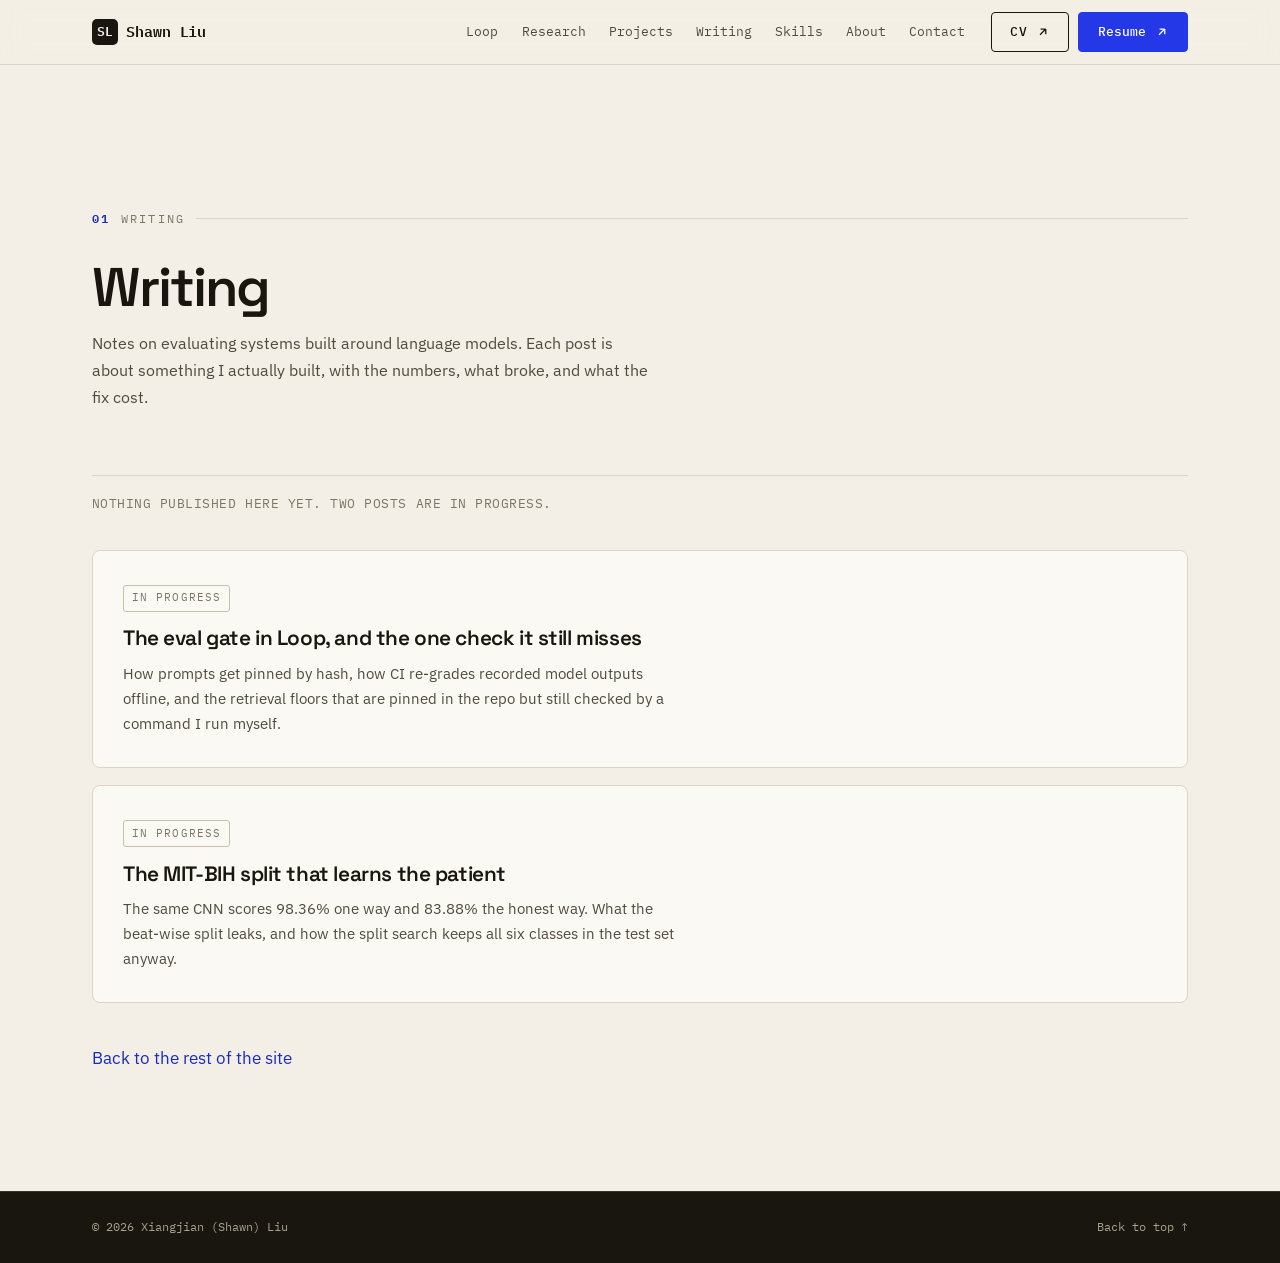
==== writing/index.html @ cb32c517 "cadence & tone rework" ====
<!doctype html>
<html lang="en">
<head>
  <meta charset="utf-8" />
  <meta name="viewport" content="width=device-width, initial-scale=1" />
  <title>Writing · Shawn Liu</title>
  <meta name="description" content="Posts by Shawn Liu on evaluation for language-model systems: the Loop eval gate, and patient identity leaking through the usual MIT-BIH train/test split." />
  <meta name="author" content="Xiangjian (Shawn) Liu" />
  <meta name="robots" content="index, follow" />
  <meta name="theme-color" content="#f3efe6" />
  <link rel="canonical" href="https://shawnnnliu.github.io/writing/" />
  <link rel="icon" href="/favicon.ico" sizes="48x48" />
  <link rel="icon" href="/favicon-96.png" type="image/png" sizes="96x96" />
  <link rel="apple-touch-icon" href="/apple-touch-icon.png" />
  <meta property="og:type" content="website" />
  <meta property="og:url" content="https://shawnnnliu.github.io/writing/" />
  <meta property="og:site_name" content="Shawn Liu" />
  <meta property="og:title" content="Writing · Shawn Liu" />
  <meta property="og:description" content="Posts on evaluation for language-model systems." />
  <meta property="og:image" content="https://shawnnnliu.github.io/assets/og-image.png" />
  <link rel="preconnect" href="https://fonts.googleapis.com" />
  <link rel="preconnect" href="https://fonts.gstatic.com" crossorigin />
  <link href="https://fonts.googleapis.com/css2?family=Space+Grotesk:wght@400;500;600;700&family=IBM+Plex+Sans:wght@400;500;600;700&family=IBM+Plex+Mono:wght@400;500;600&display=swap" rel="stylesheet" />
  <link rel="stylesheet" href="/style.css" />
</head>
<body>
  <a class="skip-link" href="#writing">Skip to content</a>

  <header class="nav">
    <div class="wrap nav__in">
      <a href="/" class="nav__brand"><span class="mk">SL</span> Shawn&nbsp;Liu</a>
      <nav class="nav__links" aria-label="Primary">
        <a href="/#loop">Loop</a>
        <a href="/#research">Research</a>
        <a href="/#projects">Projects</a>
        <a href="/writing/" aria-current="page">Writing</a>
        <a href="/#skills">Skills</a>
        <a href="/#about">About</a>
        <a href="/#contact">Contact</a>
      </nav>
      <div class="nav__cta">
        <a class="btn btn--ghost" href="/assets/CV/Shawn_Liu_CV_Research_17.pdf" target="_blank" rel="noopener">CV
          <svg viewBox="0 0 24 24" fill="none" stroke="currentColor" stroke-width="2.2"><path d="M7 17L17 7M17 7H8M17 7v9"/></svg>
        </a>
        <a class="btn btn--accent" href="/assets/CV/Shawn_Liu_Resume_20.pdf" target="_blank" rel="noopener">Resume
          <svg viewBox="0 0 24 24" fill="none" stroke="currentColor" stroke-width="2.2"><path d="M7 17L17 7M17 7H8M17 7v9"/></svg>
        </a>
      </div>
    </div>
  </header>

  <main id="writing">
    <section class="section" style="padding-top:clamp(6rem,12vw,9rem)">
      <div class="wrap">
        <header class="sec-head">
          <p class="sec-eyebrow"><span class="idx">01</span> Writing</p>
          <h2 class="sec-title">Writing</h2>
          <p class="sec-sub">Notes on evaluating systems built around language models. Each post is about something I actually built, with the numbers, what broke, and what the fix cost.</p>
        </header>

        <p class="writing__empty">Nothing published here yet. Two posts are in progress.</p>

        <ol class="writing-list">
          <li class="writing-item">
            <span class="writing-item__status">In progress</span>
            <h3 class="writing-item__t">The eval gate in Loop, and the one check it still misses</h3>
            <p class="writing-item__d">How prompts get pinned by hash, how CI re-grades recorded model outputs offline, and the retrieval floors that are pinned in the repo but still checked by a command I run myself.</p>
          </li>
          <li class="writing-item">
            <span class="writing-item__status">In progress</span>
            <h3 class="writing-item__t">The MIT-BIH split that learns the patient</h3>
            <p class="writing-item__d">The same CNN scores 98.36% one way and 83.88% the honest way. What the beat-wise split leaks, and how the split search keeps all six classes in the test set anyway.</p>
          </li>
        </ol>

        <p class="writing__foot"><a class="lnk" href="/">Back to the rest of the site</a></p>
      </div>
    </section>
  </main>

  <footer class="site-footer">
    <div class="wrap">
      <p>© <span id="year">2026</span> Xiangjian (Shawn) Liu</p>
      <a class="foot-top" href="#writing">Back to top ↑</a>
    </div>
  </footer>
</body>
</html>
---- style.css ----
/* ============================================================
   Shawn Liu - Portfolio
   Identity: editorial-technical. Warm paper + ink, one electric
   cobalt accent, IBM Plex + Space Grotesk. Dark "proof" surfaces
   for demos and modals. Designed, not templated.
   ============================================================ */

/* ---------- Tokens ---------- */
:root {
  /* core palette */
  --paper:   #f3efe6;   /* warm off-white canvas */
  --paper-2: #ece5d6;   /* deeper band */
  --paper-3: #fbf9f3;   /* near-white card */
  --ink:     #18160e;   /* warm near-black */
  --ink-2:   #4f4b3d;   /* secondary text */
  --ink-3:   #7b7666;   /* muted */
  --line:    #ddd5c4;   /* hairline */
  --line-2:  #cabfa8;
  --accent:  #2438e8;   /* electric cobalt - graphic use */
  --accent-deep: #1a2bc0; /* links / small text on paper */
  --accent-soft: #e4e3ff; /* tinted fill */
  --hot:     #ff4b2b;   /* coral spark, used sparingly */
  --spotify: #1DB954;

  /* dark proof surfaces + modals */
  --dark:    #14130d;
  --dark-2:  #1e1c14;
  --dark-3:  #2a2719;
  --dark-line: #36331f;
  --dark-text: #efe9da;
  --dark-muted:#a8a18d;

  /* legacy/compat names - the injected Spotify + research-modal
     markup reads these. Light values here; overridden dark in modal. */
  --bg: var(--paper);
  --card: var(--paper-3);
  --text: var(--ink);
  --muted: var(--ink-3);
  --border: var(--line);

  --sans: 'IBM Plex Sans', system-ui, -apple-system, Segoe UI, Roboto, sans-serif;
  --display: 'Space Grotesk', var(--sans);
  --mono: 'IBM Plex Mono', ui-monospace, SFMono-Regular, Menlo, monospace;

  --maxw: 1180px;
  --pad: clamp(1.1rem, 4vw, 2.6rem);
  --r: 4px;
  --shadow-1: 0 1px 2px rgba(24,22,14,.05), 0 10px 30px -20px rgba(24,22,14,.45);
  --shadow-2: 0 2px 6px rgba(24,22,14,.06), 0 26px 50px -28px rgba(24,22,14,.55);
}

/* ---------- Reset / base ---------- */
* { box-sizing: border-box; }
html { scroll-behavior: smooth; scroll-padding-top: 86px; -webkit-text-size-adjust: 100%; }
@media (prefers-reduced-motion: reduce) {
  html { scroll-behavior: auto; }
  *, *::before, *::after { animation-duration: .001ms !important; animation-iteration-count: 1 !important; transition-duration: .001ms !important; }
}
body {
  margin: 0;
  font-family: var(--sans);
  font-size: 17px;
  line-height: 1.65;
  color: var(--ink);
  background: var(--paper);
  -webkit-font-smoothing: antialiased;
  text-rendering: optimizeLegibility;
  overflow-x: hidden;
}
img { max-width: 100%; display: block; }
a { color: var(--accent-deep); text-decoration: none; }
a:hover { text-decoration: none; }
h1, h2, h3, h4 { font-family: var(--display); font-weight: 600; line-height: 1.04; letter-spacing: -0.02em; margin: 0; color: var(--ink); }
p { margin: 0 0 1rem; }
::selection { background: var(--accent); color: #fff; }

/* skip link */
.skip-link {
  position: fixed; left: 12px; top: -60px; z-index: 2000;
  background: var(--ink); color: var(--paper); padding: .6rem 1rem;
  border-radius: var(--r); font-family: var(--mono); font-size: .8rem;
  transition: top .2s ease;
}
.skip-link:focus { top: 12px; }

:focus-visible { outline: 2.5px solid var(--accent); outline-offset: 3px; border-radius: 2px; }

/* ---------- Layout primitives ---------- */
.wrap { width: 100%; max-width: var(--maxw); margin: 0 auto; padding-inline: var(--pad); }
.section { padding-block: clamp(3.5rem, 8vw, 7rem); position: relative; }
.divider { border: none; border-top: 1px solid var(--line); margin: 0; }

/* editorial section header: index + kicker + display title */
.sec-head { display: grid; gap: .9rem; margin-bottom: clamp(1.8rem, 4vw, 3rem); }
.sec-eyebrow {
  font-family: var(--mono); font-size: .74rem; letter-spacing: .18em; text-transform: uppercase;
  color: var(--ink-3); display: flex; align-items: center; gap: .7rem;
}
.sec-eyebrow .idx { color: var(--accent-deep); font-weight: 600; }
.sec-eyebrow::after { content: ""; flex: 1; height: 1px; background: var(--line); }
.sec-title { font-size: clamp(2rem, 5vw, 3.4rem); letter-spacing: -.035em; }
.sec-sub { color: var(--ink-2); max-width: 56ch; font-size: 1.02rem; }
.sec-sub a { color: var(--accent-deep); border-bottom: 1px solid color-mix(in srgb, var(--accent-deep) 35%, transparent); }

/* ---------- Buttons / chips / badges ---------- */
.btn {
  --bg: var(--ink); --fg: var(--paper);
  display: inline-flex; align-items: center; gap: .55rem;
  font-family: var(--mono); font-size: .82rem; font-weight: 500; letter-spacing: .01em;
  padding: .75rem 1.15rem; border-radius: var(--r); border: 1px solid var(--ink);
  background: var(--bg); color: var(--fg); cursor: pointer; position: relative;
  transition: transform .18s ease, background .2s ease, color .2s ease, box-shadow .2s ease;
  white-space: nowrap; line-height: 1; text-decoration: none;
}
.btn svg { width: 1.05em; height: 1.05em; }
.btn:hover { transform: translateY(-2px); box-shadow: var(--shadow-1); }
.btn:active { transform: translateY(0); }
.btn--accent { --bg: var(--accent); --fg: #fff; border-color: var(--accent); }
.btn--accent:hover { background: var(--accent-deep); }
.btn--ghost { --bg: transparent; --fg: var(--ink); border-color: var(--ink); }
.btn--ghost:hover { background: var(--ink); color: var(--paper); }
.btn--light { --bg: transparent; --fg: var(--ink); border-color: var(--line-2); }
.btn--light:hover { background: var(--paper-3); border-color: var(--ink); }

/* inline text link with animated underline */
.tlink {
  color: var(--accent-deep); font-weight: 500; position: relative;
  background-image: linear-gradient(var(--accent-deep), var(--accent-deep));
  background-size: 0% 1.5px; background-position: 0 100%; background-repeat: no-repeat;
  transition: background-size .28s ease;
  padding-bottom: 1px;
}
.tlink:hover { background-size: 100% 1.5px; }

/* read-more pill (JS hook: .read-more-btn data-modal) */
.read-more-btn {
  display: inline-flex; align-items: center; gap: .4rem;
  font-family: var(--mono); font-size: .76rem; font-weight: 500; letter-spacing: .02em;
  padding: .42rem .8rem; border-radius: 999px; cursor: pointer;
  background: transparent; color: var(--ink); border: 1px solid var(--line-2);
  transition: background .2s, border-color .2s, color .2s, transform .15s;
  line-height: 1;
}
.read-more-btn::after { content: "→"; transition: transform .2s ease; }
.read-more-btn:hover { background: var(--ink); color: var(--paper); border-color: var(--ink); }
.read-more-btn:hover::after { transform: translateX(3px); }
.read-more-btn svg { display: none; } /* kill legacy snake-border svg if present */

/* mono chips (tech stack / tags) */
.chips { display: flex; flex-wrap: wrap; gap: .4rem; }
.chip {
  font-family: var(--mono); font-size: .72rem; letter-spacing: .01em;
  padding: .26rem .6rem; border-radius: 3px; line-height: 1;
  background: color-mix(in srgb, var(--ink) 5%, transparent);
  color: var(--ink-2); border: 1px solid var(--line);
}

/* venue badge */
.badge {
  display: inline-flex; align-items: center; gap: .45rem;
  font-family: var(--mono); font-size: .72rem; font-weight: 500; letter-spacing: .04em;
  text-transform: uppercase; padding: .34rem .6rem; border-radius: 3px; line-height: 1;
  border: 1px solid var(--line-2); color: var(--ink-2); background: var(--paper-3);
  white-space: nowrap;
}
.badge .dot { width: 6px; height: 6px; border-radius: 50%; background: var(--ink-3); }
.badge--top { border-color: var(--accent); color: var(--accent-deep); background: var(--accent-soft); }
.badge--top .dot { background: var(--accent); }
.badge--review { border-style: dashed; }
.badge--lead { border-color: var(--hot); color: #c63417; background: color-mix(in srgb, var(--hot) 10%, var(--paper-3)); }
.badge--lead .dot { background: var(--hot); }

/* ---------- Nav ---------- */
.nav {
  position: sticky; top: 0; z-index: 100;
  background: color-mix(in srgb, var(--paper) 82%, transparent);
  backdrop-filter: saturate(1.4) blur(12px);
  border-bottom: 1px solid var(--line);
}
.nav__in { display: flex; align-items: center; gap: 1rem; height: 64px; }
.nav__brand { font-family: var(--mono); font-weight: 600; font-size: .92rem; letter-spacing: -.01em; color: var(--ink); display: flex; align-items: center; gap: .55rem; margin-right: auto; }
.nav__brand .mk { display: inline-grid; place-items: center; width: 26px; height: 26px; background: var(--ink); color: var(--paper); border-radius: 5px; font-size: .8rem; font-weight: 600; letter-spacing: 0; }
.nav__brand:hover { text-decoration: none; }
.nav__links { display: flex; align-items: center; gap: .25rem; }
.nav__links a {
  font-family: var(--mono); font-size: .8rem; color: var(--ink-2);
  padding: .45rem .6rem; border-radius: var(--r); position: relative; transition: color .2s;
}
.nav__links a::after {
  content: ""; position: absolute; left: .6rem; right: .6rem; bottom: .28rem; height: 1.5px;
  background: var(--accent); transform: scaleX(0); transform-origin: left; transition: transform .25s ease;
}
.nav__links a:hover { color: var(--ink); }
.nav__links a:hover::after { transform: scaleX(1); }
.nav__cta { display: flex; align-items: center; gap: .6rem; }
.nav__status {
  display: inline-flex; align-items: center; gap: .45rem; font-family: var(--mono);
  font-size: .72rem; color: var(--ink-2); padding: .35rem .6rem; border: 1px solid var(--line-2);
  border-radius: 999px; white-space: nowrap;
}
.nav__status .pulse { width: 8px; height: 8px; border-radius: 50%; background: var(--hot); position: relative; }
.nav__status .pulse::after { content: ""; position: absolute; inset: -4px; border-radius: 50%; border: 1.5px solid var(--hot); animation: pulse 2s ease-out infinite; }
@keyframes pulse { 0% { transform: scale(.6); opacity: .9; } 100% { transform: scale(1.5); opacity: 0; } }
.nav__menu { display: none; }

@media (max-width: 880px) {
  .nav__links { display: none; }
  .nav__status { display: none; }
}

/* keep the header from overflowing on phones; the drawer still links both PDFs */
@media (max-width: 480px) {
  .nav__cta .btn--ghost { display: none; }
}

/* ---------- Hero ---------- */
.hero { padding-top: clamp(2.5rem, 6vw, 4.5rem); padding-bottom: clamp(2rem, 5vw, 3.5rem); position: relative; overflow: hidden; }
.hero__grid { display: grid; grid-template-columns: 1fr 1fr; gap: clamp(1.5rem, 4vw, 3.5rem); align-items: center; }
.hero__eyebrow { font-family: var(--mono); font-size: .8rem; letter-spacing: .12em; text-transform: uppercase; color: var(--ink-2); display: flex; align-items: center; gap: .6rem; margin-bottom: 1.4rem; flex-wrap: wrap; }
.hero__eyebrow .sq { width: 9px; height: 9px; background: var(--accent); }
.hero h1 {
  /* Sized for the two-line sentence headline, not the old two-word one. */
  font-size: clamp(1.95rem, 4.1vw, 3.35rem); letter-spacing: -.032em; line-height: 1.06;
  margin: 0 0 1.5rem; max-width: 15ch; text-wrap: balance;
}
.hero h1 .ship { position: relative; white-space: nowrap; }
.hero h1 .ship::after { content: ""; position: absolute; left: 0; right: 0; bottom: .06em; height: .09em; background: var(--accent); transform: scaleX(0); transform-origin: left; animation: underbar 1s cubic-bezier(.2,.7,.2,1) .5s forwards; }
@keyframes underbar { to { transform: scaleX(1); } }
.hero__lede { font-size: clamp(1.05rem, 1.6vw, 1.3rem); color: var(--ink-2); max-width: 46ch; margin: 0 0 1.6rem; line-height: 1.55; }
.hero__lede strong { color: var(--ink); font-weight: 600; }
.hero__id { display: flex; flex-wrap: wrap; gap: .5rem 1.4rem; font-family: var(--mono); font-size: .82rem; color: var(--ink-2); margin-bottom: 1.8rem; }
.hero__id .k { color: var(--ink); }
.hero__id .arrow { color: var(--accent-deep); }
.hero__cta { display: flex; flex-wrap: wrap; gap: .7rem; margin-bottom: 1.6rem; }
.hero__social { display: flex; flex-wrap: wrap; gap: .3rem; }
.hero__social a {
  display: inline-flex; align-items: center; gap: .45rem; font-family: var(--mono); font-size: .76rem;
  color: var(--ink-2); padding: .4rem .55rem; border-radius: var(--r); transition: color .2s, background .2s;
}
.hero__social a:hover { color: var(--ink); background: color-mix(in srgb, var(--ink) 6%, transparent); }
.hero__social svg { width: 15px; height: 15px; fill: currentColor; }

/* hero proof media */
.hero__media { position: relative; }
.media-frame {
  position: relative; border-radius: 6px; overflow: hidden; background: var(--dark);
  border: 1px solid var(--dark-line); box-shadow: var(--shadow-2);
}
.media-frame img { width: 100%; height: auto; display: block; }
.media-frame__tag {
  /* Static bar, not an overlay: the source figure has its own baked-in labels
     along the bottom edge and an absolute tag sat on top of them. */
  display: flex; align-items: center; gap: .5rem;
  padding: .6rem .9rem; font-family: var(--mono); font-size: .72rem; color: var(--dark-text);
  background: var(--dark-2); border-top: 1px solid var(--dark-line); letter-spacing: .03em;
}
.media-frame__tag .live { display: inline-flex; align-items: center; gap: .4rem; color: #ff8c6e; }
.media-frame__tag .live i { width: 7px; height: 7px; border-radius: 50%; background: #ff5a36; box-shadow: 0 0 0 0 rgba(255,90,54,.6); animation: live 1.8s infinite; }
@keyframes live { 0%{box-shadow:0 0 0 0 rgba(255,90,54,.55)} 70%{box-shadow:0 0 0 7px rgba(255,90,54,0)} 100%{box-shadow:0 0 0 0 rgba(255,90,54,0)} }
.media-cap { font-family: var(--mono); font-size: .73rem; color: var(--ink-3); margin-top: .7rem; line-height: 1.4; }

/* image-failed graceful placeholder (used across site) */
.img-failed { position: relative; }
.img-failed img { visibility: hidden; }
.img-failed::after {
  content: attr(data-label); position: absolute; inset: 0; display: flex; align-items: center; justify-content: center;
  text-align: center; padding: 1rem; font-family: var(--mono); font-size: .72rem; letter-spacing: .03em;
  color: var(--dark-muted); background:
    repeating-linear-gradient(45deg, rgba(255,255,255,.025) 0 10px, transparent 10px 20px), var(--dark-2);
}

/* proof bar (badges + metrics) under hero */
.proofbar { border-top: 1px solid var(--line); border-bottom: 1px solid var(--line); background: var(--paper-2); }
.proofbar__in { display: grid; grid-template-columns: 1fr; gap: 1.6rem; padding-block: 1.6rem; }
.venues { display: flex; flex-wrap: wrap; align-items: center; gap: .55rem; }
.venues .lbl { font-family: var(--mono); font-size: .7rem; text-transform: uppercase; letter-spacing: .14em; color: var(--ink-3); margin-right: .3rem; }
.metrics { display: grid; grid-template-columns: repeat(4, 1fr); gap: 1px; background: var(--line); border: 1px solid var(--line); border-radius: 6px; overflow: hidden; }
.metric { background: var(--paper); padding: 1.1rem 1.2rem; display: grid; gap: .3rem; }
.metric .num { font-family: var(--display); font-size: clamp(1.7rem, 3.4vw, 2.6rem); font-weight: 600; letter-spacing: -.03em; color: var(--ink); line-height: 1; }
.metric .num .sfx { color: var(--accent); }
.metric .num .sfx--sm { font-size: .45em; letter-spacing: 0; margin-left: .12em; }
.metric .lab { font-family: var(--mono); font-size: .72rem; color: var(--ink-3); line-height: 1.35; }
@media (max-width: 720px) { .metrics { grid-template-columns: repeat(2, 1fr); } }

@media (max-width: 920px) {
  .hero__grid { grid-template-columns: 1fr; }
  .hero__media { order: -1; max-width: 460px; }
}

/* ---------- Triple-threat band ---------- */
.pillars { background: var(--ink); color: var(--dark-text); }
.pillars__in { display: grid; grid-template-columns: repeat(3, 1fr); gap: 1px; }
.pillar { padding: clamp(1.8rem, 4vw, 3rem) clamp(1.2rem,2.5vw,2rem); position: relative; transition: background .25s; }
.pillar + .pillar { box-shadow: -1px 0 0 var(--dark-line); }
.pillar:hover { background: var(--dark-2); }
.pillar__n { font-family: var(--mono); font-size: .74rem; color: #8d8a6f; letter-spacing: .1em; }
.pillar__t { font-family: var(--display); font-size: clamp(1.4rem, 2.6vw, 2rem); margin: 1.4rem 0 .7rem; color: #fff; letter-spacing: -.02em; }
.pillar__t .em { color: #9fb0ff; }
.pillar__d { color: var(--dark-muted); font-size: .96rem; line-height: 1.55; margin-bottom: 1.1rem; }
.pillar__lnk { font-family: var(--mono); font-size: .76rem; color: #cfd5ff; display: inline-flex; align-items: center; gap: .4rem; }
.pillar__lnk::after { content: "→"; transition: transform .2s; }
.pillar:hover .pillar__lnk::after { transform: translateX(4px); }
@media (max-width: 820px) { .pillars__in { grid-template-columns: 1fr; } .pillar + .pillar { box-shadow: 0 -1px 0 var(--dark-line); } }

/* ---------- Loop flagship ---------- */
.loop { background: var(--paper); }
.loop__thesis { margin-bottom: clamp(1.8rem, 4vw, 2.6rem); }
.loop__quote { font-family: var(--display); font-size: clamp(1.5rem, 3.4vw, 2.4rem); font-weight: 600; letter-spacing: -.03em; line-height: 1.15; color: var(--ink); margin: 0 0 .5rem; }
.loop__quote .em { color: var(--accent-deep); }
.loop__quote-sub { color: var(--ink-2); max-width: 62ch; margin: 0; font-size: 1rem; }

/* propose vs. dispose diagram */
.loop__arch { display: grid; grid-template-columns: 1fr 1.15fr; gap: 1.2rem; margin-bottom: clamp(1.6rem, 3.5vw, 2.4rem); }
.loop__col { border: 1px solid var(--line); border-radius: 8px; background: var(--paper-3); padding: 1.2rem 1.2rem 1.1rem; display: flex; flex-direction: column; gap: .55rem; }
.loop__col--propose { background: color-mix(in srgb, var(--hot) 4%, var(--paper-3)); }
.loop__col--dispose { background: color-mix(in srgb, var(--accent) 4%, var(--paper-3)); }
.loop__col-head { font-family: var(--mono); font-size: .72rem; text-transform: uppercase; letter-spacing: .14em; color: var(--ink-2); display: flex; align-items: center; gap: .55rem; padding-bottom: .7rem; border-bottom: 1px solid var(--line); margin-bottom: .35rem; }
.loop__sq { width: 8px; height: 8px; background: var(--accent); flex: none; }
.loop__sq--hot { background: var(--hot); }
.loop__node { border: 1px solid var(--line-2); border-radius: 5px; background: var(--paper); padding: .6rem .75rem; display: grid; gap: .2rem; }
.loop__node-t { font-family: var(--display); font-weight: 600; font-size: .98rem; letter-spacing: -.01em; color: var(--ink); }
.loop__node-s { font-family: var(--mono); font-size: .7rem; line-height: 1.45; color: var(--ink-3); }
.loop__node--prose { border-style: dashed; margin-top: .3rem; }
.loop__node--gate { border-color: var(--accent); background: var(--accent-soft); }
.loop__node--gate .loop__node-t { color: var(--accent-deep); }
.loop__node--ext { background: var(--ink); border-color: var(--ink); }
.loop__node--ext .loop__node-t { color: var(--paper); }
.loop__arrow { text-align: center; color: var(--ink-3); font-family: var(--mono); font-size: .8rem; line-height: 1; margin: -.15rem 0; }
.loop__col-note { font-family: var(--mono); font-size: .68rem; color: var(--ink-3); line-height: 1.5; margin: auto 0 0; padding-top: .7rem; }
.loop__feedback { grid-column: 1 / -1; font-family: var(--mono); font-size: .74rem; color: var(--ink-2); line-height: 1.55; border: 1px dashed var(--line-2); border-radius: 6px; padding: .75rem .9rem; margin: 0; background: var(--paper-2); }
@media (max-width: 760px) { .loop__arch { grid-template-columns: 1fr; } }

.loop__metrics { margin-bottom: clamp(1.6rem, 3.5vw, 2.4rem); }

/* four disciplines, honest status */

.loop__eval { border-left: 3px solid var(--accent); padding: .2rem 0 .2rem 1.2rem; margin-bottom: clamp(1.6rem, 3.5vw, 2.2rem); max-width: 78ch; }
.loop__eval-lbl { font-family: var(--mono); font-size: .72rem; text-transform: uppercase; letter-spacing: .14em; color: var(--ink-3); display: flex; align-items: center; gap: .55rem; margin: 0 0 .6rem; }
.loop__eval-body { color: var(--ink-2); font-size: .97rem; line-height: 1.6; margin: 0 0 .6rem; }
.loop__eval-note { font-family: var(--mono); font-size: .74rem; color: var(--ink-3); line-height: 1.55; margin: 0; }
.loop__eval-body code { font-family: var(--mono); font-size: .82em; background: var(--paper-2); border: 1px solid var(--line); border-radius: 4px; padding: .08em .35em; white-space: nowrap; }

.loop__cta { margin-top: 1.1rem; }
.loop__foot { display: grid; gap: .9rem; padding-top: 1.1rem; border-top: 1px solid var(--line); }
.loop__links { display: flex; flex-wrap: wrap; gap: 1.1rem; }

/* ---------- Research index ---------- */
.research { background: var(--paper); }
.pub-list { display: grid; gap: 0; }
.pub {
  display: grid; grid-template-columns: minmax(0,1fr) auto; gap: 1.2rem 2rem;
  padding: 1.6rem 0; border-top: 1px solid var(--line); align-items: start;
}
.pub:last-child { border-bottom: 1px solid var(--line); }
.pub__main { min-width: 0; }
.pub__badges { display: flex; flex-wrap: wrap; gap: .5rem; margin-bottom: .8rem; }
.pub__title { font-size: clamp(1.2rem, 2vw, 1.55rem); letter-spacing: -.025em; margin-bottom: .55rem; }
.pub__sum { color: var(--ink-2); font-size: .98rem; line-height: 1.55; margin-bottom: .8rem; max-width: 70ch; }
.pub__sum .hl { color: var(--ink); font-weight: 600; font-variant-numeric: tabular-nums; }
.pub__tags { font-family: var(--mono); font-size: .73rem; color: var(--ink-3); letter-spacing: .01em; }
.pub__side { display: flex; flex-direction: column; align-items: flex-end; gap: .7rem; text-align: right; }
.pub__links { display: flex; flex-direction: column; align-items: flex-end; gap: .55rem; }
.pub__year { font-family: var(--mono); font-size: 1.4rem; color: var(--line-2); font-weight: 500; letter-spacing: -.02em; }

/* featured paper */
.pub--feat {
  grid-template-columns: 1.1fr .9fr; gap: 1.5rem 2.4rem; background: var(--paper-3);
  border: 1px solid var(--line); border-radius: 8px; padding: clamp(1.3rem,2.5vw,2rem);
  margin-bottom: 1.4rem; box-shadow: var(--shadow-1);
}
.pub--feat + .pub--feat { margin-top: -.2rem; }
.pub--feat .pub__title { font-size: clamp(1.4rem, 2.4vw, 1.95rem); }
.pub--feat .pub__fig {
  border-radius: 6px; overflow: hidden; background: var(--dark); border: 1px solid var(--dark-line);
  align-self: stretch; min-height: 180px; position: relative;
}
.pub--feat .pub__fig img { width: 100%; height: 100%; object-fit: cover; aspect-ratio: 16/11; }
.pub--feat .pub__fig.img-failed { min-height: 200px; }
/* side-by-side comparison figure (FHRR vs. MLP embeddings) */
.pub--feat .pub__fig--compare {
  display: grid; grid-template-columns: 1fr 1fr; gap: .9rem;
  align-content: center; min-height: 0;
  background: none; border: 0; border-radius: 0; overflow: visible;
}
.pub__fig--compare .cmp { margin: 0; min-width: 0; display: flex; flex-direction: column; gap: .55rem; }
.pub--feat .pub__fig--compare .cmp img {
  width: 100%; height: auto; aspect-ratio: auto; object-fit: contain; display: block;
  background: #fff; border: 1px solid var(--line); border-radius: 6px;
}
.pub__fig--compare figcaption {
  font-family: var(--mono); font-size: .67rem; line-height: 1.45; color: var(--ink-3);
}
.pub__fig--compare figcaption strong { color: var(--ink-2); font-weight: 600; }
@media (max-width: 540px) { .pub--feat .pub__fig--compare { grid-template-columns: 1fr; gap: 1.1rem; } }
.pub__cta { display: flex; flex-wrap: wrap; gap: .6rem; align-items: center; margin-top: 1rem; }
@media (max-width: 820px) {
  .pub { grid-template-columns: 1fr; gap: 1rem; }
  .pub__side { flex-direction: row; align-items: center; justify-content: space-between; text-align: left; width: 100%; }
  .pub__links { flex-direction: row; align-items: center; flex-wrap: wrap; }
  .pub--feat { grid-template-columns: 1fr; }
  .pub--feat .pub__fig { order: -1; }
}

/* ---------- Projects ---------- */
.projects { background: var(--paper-2); border-top: 1px solid var(--line); }
.proj-grid { display: grid; grid-template-columns: repeat(2, 1fr); gap: 1.2rem; }
.proj {
  display: flex; flex-direction: column; gap: .9rem; background: var(--paper-3);
  border: 1px solid var(--line); border-radius: 8px; padding: 1.4rem 1.4rem 1.3rem;
  transition: transform .2s ease, box-shadow .2s ease, border-color .2s ease; position: relative;
}
.proj:hover { transform: translateY(-3px); box-shadow: var(--shadow-2); border-color: var(--line-2); }
.proj--feat { grid-column: span 2; flex-direction: row; gap: 1.6rem; }
.proj--feat .proj__media {
  flex: 0 0 42%; border-radius: 6px; overflow: hidden; background: var(--dark);
  border: 1px solid var(--dark-line); position: relative; min-height: 220px;
}
.proj--feat .proj__media img { width: 100%; height: 100%; object-fit: cover; }
.proj--feat .proj__body { flex: 1; display: flex; flex-direction: column; gap: .9rem; }
.proj__top { display: flex; align-items: flex-start; justify-content: space-between; gap: 1rem; }
.proj__kicker { font-family: var(--mono); font-size: .7rem; text-transform: uppercase; letter-spacing: .12em; color: var(--ink-3); }
.proj__flag { font-family: var(--mono); font-size: .68rem; letter-spacing: .06em; text-transform: uppercase; padding: .25rem .5rem; border-radius: 3px; white-space: nowrap; }
.proj__flag--live { color: #0a7d43; background: color-mix(in srgb, var(--spotify) 14%, var(--paper-3)); border: 1px solid color-mix(in srgb, var(--spotify) 40%, transparent); }
.proj__flag--gov { color: var(--accent-deep); background: var(--accent-soft); border: 1px solid color-mix(in srgb, var(--accent) 35%, transparent); }
.proj__title { font-size: 1.25rem; letter-spacing: -.02em; }
.proj--feat .proj__title { font-size: clamp(1.4rem, 2.2vw, 1.8rem); }
.proj__desc { color: var(--ink-2); font-size: .95rem; line-height: 1.55; flex: 1; }
.proj__outcome { display: flex; align-items: baseline; gap: .55rem; font-family: var(--mono); font-size: .8rem; color: var(--ink); padding-top: .2rem; line-height: 1.55; }
.proj__outcome .v { color: var(--accent-deep); font-weight: 600; flex: none; white-space: nowrap; }
.proj__foot { display: flex; align-items: center; flex-wrap: wrap; gap: .5rem .9rem; padding-top: .3rem; border-top: 1px solid var(--line); margin-top: .2rem; }
.proj__foot .lnk, .loop__links .lnk { font-family: var(--mono); font-size: .76rem; color: var(--ink-2); display: inline-flex; align-items: center; gap: .3rem; }
.proj__foot .lnk:hover, .loop__links .lnk:hover { color: var(--accent-deep); }
.proj__foot .read-more-btn { margin-left: auto; }
@media (max-width: 820px) {
  .proj-grid { grid-template-columns: 1fr; }
  .proj--feat { grid-column: span 1; flex-direction: column; }
  .proj--feat .proj__media { flex: none; min-height: 200px; aspect-ratio: 16/10; }
}

/* demo galleries */
.demos { margin-top: 2.4rem; }
.demos__head { display: flex; align-items: baseline; justify-content: space-between; gap: 1rem; margin-bottom: 1rem; }
.demos__title { font-family: var(--mono); font-size: .8rem; text-transform: uppercase; letter-spacing: .12em; color: var(--ink-2); display: flex; align-items: center; gap: .6rem; }
.demos__title .sq { width: 8px; height: 8px; background: var(--accent); }
.demos__hint { font-family: var(--mono); font-size: .72rem; color: var(--ink-3); }
.demo-rail { display: flex; gap: .9rem; overflow-x: auto; padding-bottom: .8rem; scroll-snap-type: x mandatory; scrollbar-width: thin; scrollbar-color: var(--line-2) transparent; }
.demo-rail::-webkit-scrollbar { height: 7px; }
.demo-rail::-webkit-scrollbar-thumb { background: var(--line-2); border-radius: 99px; }
.demo-card {
  flex: 0 0 auto; width: min(380px, 78vw); scroll-snap-align: start; border-radius: 6px; overflow: hidden;
  background: var(--dark); border: 1px solid var(--dark-line); position: relative;
}
.demo-card img, .demo-card video { width: 100%; height: 100%; object-fit: cover; aspect-ratio: 16/10; display: block; }
.demo-card .img-failed { min-height: 200px; }

/* shipped-products strip (compressed full-stack cards) */
.ship-strip { margin-top: 2.4rem; }
.ship-strip__grid { display: grid; grid-template-columns: repeat(3, 1fr); gap: 1rem; }
.ship-card { background: var(--paper-3); border: 1px solid var(--line); border-radius: 8px; padding: 1.1rem 1.1rem 1rem; display: flex; flex-direction: column; gap: .55rem; transition: transform .2s ease, box-shadow .2s ease, border-color .2s ease; }
.ship-card:hover { transform: translateY(-3px); box-shadow: var(--shadow-1); border-color: var(--line-2); }
.ship-card__t { font-size: 1.08rem; letter-spacing: -.01em; }
.ship-card__d { color: var(--ink-2); font-size: .88rem; line-height: 1.5; margin: 0; flex: 1; }
@media (max-width: 820px) { .ship-strip__grid { grid-template-columns: 1fr; } }

/* ---------- Skills strip ---------- */
.skills { background: var(--ink); color: var(--dark-text); }
.skills__grid { display: grid; grid-template-columns: repeat(5, 1fr); gap: 2rem 2rem; }
@media (max-width: 1020px) { .skills__grid { grid-template-columns: repeat(3, 1fr); } }
.skillcol h4 { font-family: var(--mono); font-size: .74rem; text-transform: uppercase; letter-spacing: .14em; color: #9fb0ff; font-weight: 500; margin-bottom: 1rem; padding-bottom: .7rem; border-bottom: 1px solid var(--dark-line); }
.skillcol ul { list-style: none; margin: 0; padding: 0; display: grid; gap: .55rem; }
/* Marker aligns to the first line, not the block centre, so wrapped
   entries ("Hyperdimensional computing") keep a straight left rail. */
.skillcol li { font-size: .92rem; color: var(--dark-text); display: flex; align-items: baseline; gap: .6rem; line-height: 1.45; }
.skillcol li::before { content: ""; width: 5px; height: 5px; background: #5b6cff; flex: none; align-self: flex-start; margin-top: .48em; }
.skillcol li .mut { color: var(--dark-muted); font-size: .82rem; }
@media (max-width: 820px) { .skills__grid { grid-template-columns: repeat(2,1fr); } }
@media (max-width: 460px) { .skills__grid { grid-template-columns: 1fr; } }

/* ---------- News timeline ---------- */
.news { background: var(--paper); }
.timeline { display: grid; gap: 0; position: relative; max-width: 880px; }
.tl {
  display: grid; grid-template-columns: 132px 1fr; gap: 1.4rem; padding: 1.3rem 0;
  border-top: 1px solid var(--line); position: relative;
}
.tl:last-child { border-bottom: 1px solid var(--line); }
.tl__date { font-family: var(--mono); font-size: .8rem; color: var(--ink-3); padding-top: .1rem; position: relative; }
.tl__date::before { content: ""; position: absolute; right: -.8rem; top: .45rem; width: 7px; height: 7px; border-radius: 50%; background: var(--accent); }
.tl__body { color: var(--ink-2); font-size: 1rem; line-height: 1.55; }
.tl__body strong { color: var(--ink); font-weight: 600; }
.tl__body em { color: var(--accent-deep); font-style: normal; font-family: var(--mono); font-size: .9em; }
.tl__body a { color: var(--accent-deep); font-family: var(--mono); font-size: .82rem; }
@media (max-width: 620px) {
  .tl { grid-template-columns: 1fr; gap: .35rem; }
  .tl__date::before { display: none; }
}

/* ---------- Human / About ---------- */
.human { background: var(--paper-2); border-top: 1px solid var(--line); }
.human__grid { display: grid; grid-template-columns: 1.15fr .85fr; gap: clamp(1.6rem, 4vw, 3.4rem); align-items: start; }
.bio { font-size: 1.12rem; line-height: 1.6; color: var(--ink-2); margin-bottom: 1.8rem; }
.bio strong { color: var(--ink); font-weight: 600; }
.bio a { color: var(--accent-deep); border-bottom: 1px solid color-mix(in srgb, var(--accent-deep) 30%, transparent); }
.meta-list { display: grid; gap: 0; border-top: 1px solid var(--line); }
.meta-row { display: grid; grid-template-columns: 124px 1fr; gap: 1rem; padding: .7rem 0; border-bottom: 1px solid var(--line); align-items: baseline; }
.meta-row .k { font-family: var(--mono); font-size: .72rem; text-transform: uppercase; letter-spacing: .1em; color: var(--ink-3); }
.meta-row .v { color: var(--ink); font-size: .96rem; }
.meta-row .v em { font-style: italic; color: var(--ink-2); }

/* me card */
.me-card { display: grid; gap: 1.4rem; }
.me-photo { position: relative; display: block; aspect-ratio: 3/4; border-radius: 8px; overflow: hidden; border: 1px solid var(--line); background: var(--dark-2); box-shadow: var(--shadow-1); cursor: pointer; }
.me-photo img { width: 100%; height: 100%; object-fit: cover; object-position: center 30%; transition: transform .4s ease; display: block; }
.me-photo:hover img { transform: scale(1.04); }
.me-photo__cap { position: absolute; left: 0; right: 0; bottom: 0; padding: 1rem .9rem .8rem; background: linear-gradient(transparent, rgba(0,0,0,.82)); color: #fff; font-size: .82rem; line-height: 1.35; }
.me-photo__cap .more { font-family: var(--mono); font-size: .72rem; color: #ffd9c9; display: flex; align-items: center; gap: .35rem; margin-top: .3rem; }
.me-photo__cap .more::after { content: "→"; transition: transform .2s; }
.me-photo:hover .me-photo__cap .more::after { transform: translateX(3px); }

/* music + spotify */
.music__lbl { font-family: var(--mono); font-size: .72rem; text-transform: uppercase; letter-spacing: .12em; color: var(--ink-3); margin-bottom: .8rem; display: flex; align-items: center; gap: .5rem; }
.music__lbl .sq { width: 7px; height: 7px; background: var(--spotify); }
.albums { display: grid; grid-template-columns: repeat(4, 1fr); gap: .7rem; }
.albums a, .spotify-stats-trigger { display: block; border-radius: 5px; overflow: hidden; }
.albums img { width: 100%; aspect-ratio: 1; object-fit: cover; border: 1px solid var(--line); border-radius: 5px; transition: transform .2s ease, box-shadow .2s ease; }
.albums a { transition: transform .2s ease; }
.albums a:hover { transform: translateY(-3px); }
.albums a:hover img { box-shadow: var(--shadow-1); }

/* Spotify stats tile - keeps green identity, restyled for light theme */
.spotify-stats-trigger {
  width: 100%; aspect-ratio: 1; border-radius: 5px;
  border: 1px solid color-mix(in srgb, var(--spotify) 35%, var(--line));
  background: linear-gradient(150deg, #0f1a12 0%, #112617 55%, #0d150f 100%);
  display: flex; flex-direction: column; align-items: center; justify-content: center; gap: .5rem;
  cursor: pointer; transition: transform .2s, border-color .3s, box-shadow .3s; padding: 0; font-family: var(--mono);
}
.spotify-stats-trigger:hover { transform: translateY(-3px); border-color: var(--spotify); box-shadow: 0 8px 24px -10px rgba(29,185,84,.5); }
.spotify-trigger-icon { width: 34px; height: 34px; fill: var(--spotify); }
.spotify-trigger-label { color: var(--spotify); font-size: .68rem; font-weight: 600; letter-spacing: .08em; text-transform: uppercase; }

/* ---------- Teaching & service ---------- */
.svc-grid { display: grid; grid-template-columns: repeat(3, 1fr); gap: 1rem; }
.svc { background: var(--paper-3); border: 1px solid var(--line); border-radius: 8px; padding: 1.3rem 1.3rem 1.4rem; display: grid; gap: .6rem; }
.svc__n { font-family: var(--mono); font-size: .72rem; color: var(--ink-3); letter-spacing: .08em; }
.svc__t { font-family: var(--display); font-size: 1.12rem; letter-spacing: -.01em; }
.svc__d { color: var(--ink-2); font-size: .92rem; line-height: 1.5; }
@media (max-width: 760px) { .svc-grid { grid-template-columns: 1fr; } }

/* ---------- Contact CTA ---------- */
.cta { background: var(--ink); color: var(--dark-text); }
.cta__in { padding-block: clamp(4rem, 9vw, 7rem); }
.cta__eyebrow { font-family: var(--mono); font-size: .76rem; letter-spacing: .14em; text-transform: uppercase; color: #9fb0ff; display: flex; align-items: center; gap: .6rem; margin-bottom: 1.4rem; }
.cta__eyebrow .sq { width: 9px; height: 9px; background: #5b6cff; }
.cta__title { font-size: clamp(2.4rem, 7vw, 5rem); color: #fff; letter-spacing: -.04em; line-height: .98; margin-bottom: 1.8rem; max-width: 16ch; }
.cta__title .em { color: #9fb0ff; }
.cta__mails { display: flex; flex-direction: column; align-items: flex-start; gap: 1rem; margin-bottom: 2.2rem; }
.cta__mail {
  display: inline-flex; align-items: center; gap: .7rem; font-family: var(--mono); font-size: clamp(1rem, 2.4vw, 1.5rem);
  color: #fff; padding: .2rem 0; border-bottom: 2px solid #5b6cff; transition: gap .2s, border-color .2s;
}
.cta__mail:hover { gap: 1.1rem; border-color: #fff; }
.cta__mail svg { width: 1em; height: 1em; }
.cta__links { display: flex; flex-wrap: wrap; gap: .7rem; }
.cta__links a {
  display: inline-flex; align-items: center; gap: .55rem; font-family: var(--mono); font-size: .82rem;
  color: var(--dark-text); padding: .7rem 1rem; border: 1px solid var(--dark-line); border-radius: var(--r);
  transition: background .2s, border-color .2s, transform .15s;
}
.cta__links a:hover { background: var(--dark-2); border-color: #5b6cff; transform: translateY(-2px); }
.cta__links svg { width: 16px; height: 16px; fill: currentColor; }

/* ---------- Footer ---------- */
.site-footer { background: var(--ink); border-top: 1px solid var(--dark-line); color: var(--dark-muted); }
.site-footer .wrap { display: flex; align-items: center; justify-content: space-between; gap: 1rem; padding-block: 1.6rem; flex-wrap: wrap; }
.site-footer p { margin: 0; font-family: var(--mono); font-size: .76rem; }
.site-footer .colo { color: #5b6cff; }
.site-footer a.foot-top { color: var(--dark-muted); font-family: var(--mono); font-size: .76rem; transition: color .2s; }
.site-footer a.foot-top:hover { color: #9fb0ff; }

/* ---------- Reveal animation ---------- */
.reveal { opacity: 0; transform: translateY(18px); transition: opacity .7s cubic-bezier(.2,.7,.2,1), transform .7s cubic-bezier(.2,.7,.2,1); }
.reveal.in { opacity: 1; transform: none; }
@media (prefers-reduced-motion: reduce) { .reveal { opacity: 1 !important; transform: none !important; } }

/* ============================================================
   MODAL (dark focus surface) - hosts research/project deep-dives,
   cat collage, and Spotify. Token overrides make injected markup
   (which reads --muted/--text/--border/--card/--bg/--accent) sit
   correctly on dark.
   ============================================================ */
.modal { position: fixed; inset: 0; z-index: 1000; display: none; align-items: center; justify-content: center; padding: 1.2rem; }
.modal.open { display: flex; }
.modal-backdrop { position: fixed; inset: 0; background: rgba(10,9,6,.72); backdrop-filter: blur(5px); animation: fadeIn .25s ease-out; }
.modal-dialog {
  /* dark token scope */
  --bg: #100f0a; --card: #1b1910; --text: var(--dark-text); --muted: var(--dark-muted);
  --border: var(--dark-line); --accent: #9fb0ff;
  position: relative; background: var(--dark); border: 1px solid var(--dark-line); border-radius: 12px;
  max-width: 760px; width: 100%; max-height: 86vh; overflow-y: auto; padding: clamp(1.5rem, 3vw, 2.4rem);
  z-index: 1001; animation: slideUp .3s cubic-bezier(.2,.7,.2,1); box-shadow: 0 30px 80px -20px rgba(0,0,0,.7);
  color: var(--dark-text); scrollbar-width: thin; scrollbar-color: var(--dark-line) transparent;
}
.modal-dialog::-webkit-scrollbar { width: 8px; }
.modal-dialog::-webkit-scrollbar-thumb { background: var(--dark-line); border-radius: 99px; }
.modal-dialog h2 { font-family: var(--display); color: #fff; font-size: clamp(1.4rem, 3vw, 2rem); letter-spacing: -.03em; margin-bottom: .8rem; padding-right: 2.5rem; }
.modal-dialog h3 { font-family: var(--display); color: #fff; font-size: 1.15rem; margin-top: 1.9rem; margin-bottom: .7rem; padding-bottom: .55rem; border-bottom: 1px solid var(--dark-line); letter-spacing: -.01em; }
.modal-dialog p { line-height: 1.7; color: var(--dark-text); margin: .75rem 0; }
.modal-dialog > p:first-of-type, .modal-dialog .tags + p { color: var(--dark-text); }
.modal-dialog strong { color: #fff; }
.modal-dialog .tags { font-family: var(--mono); font-size: .76rem; color: #9fb0ff; letter-spacing: .02em; margin: .3rem 0 1rem; }
.modal-dialog a { color: #9fb0ff; border-bottom: 1px solid color-mix(in srgb, #9fb0ff 35%, transparent); }
.modal-dialog a:hover { color: #fff; }
.modal-dialog .list { margin: .5rem 0 .5rem 0; padding-left: 1.3rem; line-height: 1.7; color: var(--dark-muted); }
.modal-dialog .list li { margin-bottom: .5rem; }
.modal-dialog .list strong { color: var(--dark-text); }
.modal-close {
  position: absolute; top: 1rem; right: 1rem; background: transparent; border: 1px solid var(--dark-line);
  color: var(--dark-muted); font-size: 1.5rem; width: 38px; height: 38px; border-radius: 50%; cursor: pointer;
  display: flex; align-items: center; justify-content: center; transition: all .2s; line-height: 1; padding: 0; z-index: 2;
}
.modal-close:hover { background: var(--dark-2); color: #fff; transform: rotate(90deg); }

@keyframes fadeIn { from { opacity: 0; } to { opacity: 1; } }
@keyframes slideUp { from { opacity: 0; transform: translateY(24px); } to { opacity: 1; transform: translateY(0); } }

/* research figures (inside modal) */
.research-figures { margin: 1.4rem 0; }
.figure-pair { display: grid; grid-template-columns: repeat(auto-fit, minmax(240px, 1fr)); gap: 1rem; margin-bottom: 1.4rem; }
.research-figure, .research-figure-single { background: #0c0b07; border: 1px solid var(--dark-line); border-radius: 8px; padding: 1rem; text-align: center; margin-bottom: 1.4rem; }
.research-figure img, .research-figure-single img { width: 100%; height: auto; border-radius: 4px; margin: 0 auto .6rem; display: block; background: #fff; }
.research-figure-single img { max-width: 600px; }
.research-figure figcaption, .research-figure-single figcaption { font-family: var(--mono); font-size: .76rem; color: var(--dark-muted); line-height: 1.45; margin-top: .5rem; }
@media (max-width: 700px) { .figure-pair { grid-template-columns: 1fr; } }

/* birthday counter + confetti btn (inside cat modal) */
.birthday-counter { display: flex; align-items: center; gap: .75rem; margin-top: 1.25rem; padding: .85rem 1.1rem; background: color-mix(in srgb, #9fb0ff 8%, transparent); border: 1px solid var(--dark-line); border-radius: 12px; flex-wrap: wrap; }
.birthday-emoji { font-size: 1.5rem; line-height: 1; }
.birthday-text { font-size: .85rem; color: var(--dark-muted); line-height: 1.5; flex: 1; min-width: 180px; }
.birthday-text strong { color: #fff; }
.birthday-countdown { font-variant-numeric: tabular-nums; color: var(--dark-text); font-family: var(--mono); font-size: .82rem; }
.confetti-btn {
  flex-shrink: 0; margin-left: auto; padding: .45rem .9rem; border: 1px solid #5b6cff; border-radius: 999px;
  background: color-mix(in srgb, #5b6cff 16%, transparent); color: #cfd5ff; font-family: var(--mono); font-size: .76rem;
  font-weight: 500; cursor: pointer; transition: all .2s; white-space: nowrap;
}
.confetti-btn:hover { background: #5b6cff; color: #fff; transform: translateY(-2px); }
.confetti-btn[data-state="not-yet"] { border-color: #ffb454; background: color-mix(in srgb, #ffb454 14%, transparent); color: #ffcf8a; }
.confetti-btn[data-state="not-yet"]:hover { background: #ffb454; color: #1a1303; }

/* cat collage grid */
.cat-collage { display: grid; grid-template-columns: repeat(auto-fill, minmax(150px, 1fr)); gap: .7rem; margin-top: 1.2rem; }
.cat-collage img { width: 100%; height: 150px; object-fit: cover; border-radius: 6px; border: 1px solid var(--dark-line); transition: transform .2s, box-shadow .2s; cursor: zoom-in; }
.cat-collage img:hover { transform: scale(1.04); box-shadow: 0 6px 18px rgba(0,0,0,.5); border-color: #9fb0ff; z-index: 1; position: relative; }
@media (max-width: 600px) { .cat-collage { grid-template-columns: repeat(auto-fill, minmax(120px,1fr)); } .cat-collage img { height: 120px; } }

#confetti-canvas { position: fixed; inset: 0; width: 100%; height: 100%; z-index: 9999; pointer-events: none; }

/* ---------- Lightbox ---------- */
.lightbox { position: fixed; inset: 0; z-index: 2000; display: flex; align-items: center; justify-content: center; background: rgba(8,7,4,.94); backdrop-filter: blur(8px); cursor: zoom-out; opacity: 0; transition: opacity .25s ease; padding: 2rem; }
.lightbox.open { opacity: 1; }
.lightbox img { max-width: 90vw; max-height: 88vh; border-radius: 10px; box-shadow: 0 8px 50px rgba(0,0,0,.7); object-fit: contain; transform: scale(.94); transition: transform .3s ease; cursor: default; }
.lightbox.open img { transform: scale(1); }
.lightbox-close { position: absolute; top: 1rem; right: 1.4rem; background: none; border: none; color: #fff; font-size: 2.2rem; cursor: pointer; opacity: .65; transition: opacity .2s; line-height: 1; z-index: 2001; }
.lightbox-close:hover { opacity: 1; }
.lightbox-nav { position: absolute; top: 50%; transform: translateY(-50%); background: rgba(255,255,255,.1); border: 1px solid rgba(255,255,255,.16); color: #fff; font-size: 1.6rem; width: 48px; height: 48px; border-radius: 50%; cursor: pointer; display: flex; align-items: center; justify-content: center; transition: background .2s, transform .2s; z-index: 2001; }
.lightbox-nav:hover { background: rgba(255,255,255,.2); transform: translateY(-50%) scale(1.1); }
.lightbox-prev { left: 1rem; } .lightbox-next { right: 1rem; }

/* ============================================================
   SPOTIFY MODAL UI (adapted to dark token scope above)
   ============================================================ */
.spotify-header { background: linear-gradient(180deg, rgba(29,185,84,.14) 0%, transparent 100%); margin: calc(-1 * clamp(1.5rem,3vw,2.4rem)) calc(-1 * clamp(1.5rem,3vw,2.4rem)) 0; padding: clamp(1.5rem,3vw,2.4rem) clamp(1.5rem,3vw,2.4rem) 0; border-radius: 12px 12px 0 0; overflow: visible; }
.spotify-modal-title { color: var(--spotify) !important; display: flex; align-items: center; gap: .5rem; margin-bottom: 1rem; font-family: var(--display); }
.spotify-tabs { display: flex; gap: .5rem; flex-wrap: wrap; padding-bottom: 1rem; align-items: flex-start; position: relative; }
.spotify-tab { background: transparent; border: 1px solid rgba(29,185,84,.3); color: var(--spotify); padding: .42rem 1.05rem; border-radius: 999px; font-family: var(--mono); font-size: .8rem; font-weight: 500; cursor: pointer; transition: all .25s ease; white-space: nowrap; position: relative; line-height: 1.1; }
.spotify-tab:hover { background: rgba(29,185,84,.1); border-color: var(--spotify); }
.spotify-tab.active { background: var(--spotify); color: #04210f; border-color: var(--spotify); font-weight: 700; box-shadow: 0 0 18px rgba(29,185,84,.35); }
.spotify-tab-group { position: relative; }
.spotify-tab-group::after { content: ''; position: absolute; top: 100%; left: 0; right: 0; height: 12px; display: none; }
.spotify-tab-group:hover::after { display: block; }
.spotify-tab-flyout { position: absolute; top: calc(100% + 8px); left: 50%; transform: translateX(-50%) translateY(6px); opacity: 0; pointer-events: none; display: flex; gap: .3rem; padding: .4rem .5rem; background: rgba(14,13,9,.97); backdrop-filter: blur(16px); border: 1px solid rgba(29,185,84,.25); border-radius: 999px; box-shadow: 0 8px 32px rgba(0,0,0,.5); z-index: 10; transition: opacity .2s ease, transform .2s ease; white-space: nowrap; }
.spotify-tab-group:hover .spotify-tab-flyout, .spotify-tab-group:focus-within .spotify-tab-flyout { opacity: 1; pointer-events: auto; transform: translateX(-50%) translateY(0); }
.spotify-range { background: transparent; border: 1px solid rgba(29,185,84,.2); color: rgba(29,185,84,.75); padding: .24rem .7rem; border-radius: 999px; font-family: var(--mono); font-size: .7rem; font-weight: 500; cursor: pointer; transition: all .2s; white-space: nowrap; line-height: 1.1; }
.spotify-range:hover { background: rgba(29,185,84,.12); border-color: var(--spotify); color: var(--spotify); }
.spotify-range.active { background: rgba(29,185,84,.2); border-color: var(--spotify); color: var(--spotify); font-weight: 700; }
.spotify-panel { padding-top: .5rem; animation: spotify-panel-in .3s ease; }
@keyframes spotify-panel-in { from { opacity: 0; transform: translateY(10px); } to { opacity: 1; transform: translateY(0); } }
.spotify-loading { display: flex; flex-direction: column; align-items: center; gap: 1rem; padding: 3rem 0; color: var(--dark-muted); font-family: var(--mono); font-size: .85rem; }
.spotify-spinner { width: 40px; height: 40px; border: 3px solid var(--dark-line); border-top-color: var(--spotify); border-radius: 50%; animation: spotify-spin .8s linear infinite; }
@keyframes spotify-spin { to { transform: rotate(360deg); } }
.spotify-error { color: var(--dark-muted); text-align: center; padding: 2rem 0; font-family: var(--mono); font-size: .85rem; }
.spotify-tracks { list-style: none; padding: 0; margin: 0; }
.spotify-track { display: flex; align-items: center; gap: .75rem; padding: .55rem .7rem; border-radius: 8px; transition: background .2s; }
.spotify-track:hover { background: rgba(29,185,84,.08); }
.spotify-rank { width: 26px; text-align: center; color: rgba(29,185,84,.6); font-weight: 700; font-size: .9rem; flex-shrink: 0; font-variant-numeric: tabular-nums; font-family: var(--mono); }
.spotify-rank-1, .spotify-rank-2, .spotify-rank-3 { font-size: 1.15rem; line-height: 1; }
.spotify-rank-1 { filter: drop-shadow(0 0 5px rgba(255,215,0,.6)); transform: scale(1.1); }
.spotify-rank-2 { filter: drop-shadow(0 0 4px rgba(192,192,192,.4)); }
.spotify-rank-3 { filter: drop-shadow(0 0 4px rgba(205,127,50,.4)); }
.spotify-track img { width: 48px; height: 48px; border-radius: 6px; object-fit: cover; flex-shrink: 0; box-shadow: 0 2px 8px rgba(0,0,0,.4); background: var(--dark-2); }
.spotify-track-info { min-width: 0; flex: 1; }
.spotify-track-info a { display: block; color: var(--dark-text); font-weight: 500; white-space: nowrap; overflow: hidden; text-overflow: ellipsis; transition: color .2s; border: none; font-family: var(--sans); }
.spotify-track-info a:hover { color: var(--spotify); }
.spotify-track-info span { display: block; color: var(--dark-muted); font-size: .82rem; white-space: nowrap; overflow: hidden; text-overflow: ellipsis; margin-top: .1rem; }
.spotify-popularity { display: flex; align-items: center; gap: .3rem; flex-shrink: 0; color: rgba(29,185,84,.55); font-size: .78rem; font-weight: 600; font-variant-numeric: tabular-nums; padding-left: .5rem; font-family: var(--mono); transition: color .2s; }
.spotify-track:hover .spotify-popularity { color: rgba(29,185,84,.85); }
.spotify-pop-icon { width: 13px; height: 13px; fill: currentColor; flex-shrink: 0; }
.spotify-artist-popularity { display: inline-flex; align-items: center; gap: .2rem; color: rgba(29,185,84,.5); font-size: .7rem; font-weight: 600; font-variant-numeric: tabular-nums; margin-top: .15rem; font-family: var(--mono); transition: color .2s; }
.spotify-artist:hover .spotify-artist-popularity { color: rgba(29,185,84,.85); }
.spotify-artist-popularity .spotify-pop-icon { width: 11px; height: 11px; }
.spotify-albums { display: grid; grid-template-columns: repeat(auto-fill, minmax(130px, 1fr)); gap: 1.25rem; }
.spotify-album { text-align: center; display: flex; flex-direction: column; gap: .35rem; transition: transform .2s; }
.spotify-album:hover { transform: translateY(-4px); }
.spotify-album img { width: 100%; aspect-ratio: 1; object-fit: cover; border-radius: 8px; border: 1px solid var(--dark-line); box-shadow: 0 4px 16px rgba(0,0,0,.4); transition: box-shadow .25s, border-color .25s; background: var(--dark-2); }
.spotify-album:hover img { border-color: rgba(29,185,84,.4); box-shadow: 0 6px 24px rgba(29,185,84,.15); }
.spotify-album-name { font-size: .8rem; color: var(--dark-text); font-weight: 500; white-space: nowrap; overflow: hidden; text-overflow: ellipsis; margin-top: .25rem; }
.spotify-album-artist { font-size: .75rem; color: var(--dark-muted); white-space: nowrap; overflow: hidden; text-overflow: ellipsis; }
.spotify-album-img-wrap { position: relative; width: 100%; }
.spotify-artists { display: grid; grid-template-columns: repeat(auto-fill, minmax(110px, 1fr)); gap: 1.25rem; }
.spotify-artist { text-align: center; display: flex; flex-direction: column; align-items: center; gap: .35rem; transition: transform .2s; }
.spotify-artist:hover { transform: translateY(-4px); }
.spotify-artist img { width: 84px; height: 84px; border-radius: 50%; object-fit: cover; border: 2px solid var(--dark-line); box-shadow: 0 4px 12px rgba(0,0,0,.4); transition: border-color .25s, box-shadow .25s; background: var(--dark-2); }
.spotify-artist:hover img { border-color: var(--spotify); box-shadow: 0 0 20px rgba(29,185,84,.25); }
.spotify-artist-name { font-size: .82rem; color: var(--dark-text); font-weight: 500; margin-top: .15rem; }
.spotify-artist-genres { font-size: .7rem; color: var(--dark-muted); line-height: 1.3; font-family: var(--mono); }
.spotify-artist-img-wrap { position: relative; display: inline-flex; }
.spotify-podium-badge { position: absolute; top: -6px; left: -6px; z-index: 2; font-size: 1.2rem; line-height: 1; filter: drop-shadow(0 2px 5px rgba(0,0,0,.7)); pointer-events: none; }
.spotify-podium-1 { font-size: 1.4rem; top: -8px; left: -8px; filter: drop-shadow(0 0 6px rgba(255,215,0,.55)) drop-shadow(0 2px 4px rgba(0,0,0,.7)); }
.spotify-podium-2 { filter: drop-shadow(0 0 4px rgba(192,192,192,.4)) drop-shadow(0 2px 4px rgba(0,0,0,.7)); }
.spotify-podium-3 { filter: drop-shadow(0 0 4px rgba(205,127,50,.4)) drop-shadow(0 2px 4px rgba(0,0,0,.7)); }
.spotify-artist-img-wrap .spotify-podium-badge { left: auto; right: -6px; }
.spotify-artist-img-wrap .spotify-podium-1 { right: -8px; }
@media (max-width: 768px) {
  .spotify-tabs { gap: .35rem; }
  .spotify-tab { padding: .36rem .85rem; font-size: .76rem; }
  .spotify-albums { grid-template-columns: repeat(auto-fill, minmax(100px,1fr)); gap: .75rem; }
  .spotify-artists { grid-template-columns: repeat(auto-fill, minmax(85px,1fr)); gap: .75rem; }
  .spotify-artist img { width: 64px; height: 64px; }
}

/* ---------- Supplementary ---------- */
/* subtle graph-paper texture behind hero */
.hero::before {
  content: ""; position: absolute; inset: -1px 0 0; z-index: 0; pointer-events: none;
  background-image: radial-gradient(var(--line) 1px, transparent 1.4px);
  background-size: 30px 30px; opacity: .55;
  -webkit-mask-image: linear-gradient(180deg, #000 0%, transparent 72%);
  mask-image: linear-gradient(180deg, #000 0%, transparent 72%);
}
.hero__grid { position: relative; z-index: 1; }

/* metric prefix accent */
.metric .num .pfx { color: var(--accent); }

/* active nav link */
.nav__links a[data-active] { color: var(--ink); }
.nav__links a[data-active]::after { transform: scaleX(1); }

/* nav menu button + mobile drawer */
.nav__menu { width: 42px; height: 42px; border: 1px solid var(--line-2); border-radius: var(--r); background: transparent; color: var(--ink); cursor: pointer; padding: 0; align-items: center; justify-content: center; -webkit-appearance: none; appearance: none; }
.nav__menu svg { width: 20px; height: 20px; }
@media (max-width: 880px) { .nav__menu { display: flex; } }
.nav__drawer { position: fixed; inset: 0; z-index: 99; background: color-mix(in srgb, var(--paper) 97%, transparent); backdrop-filter: blur(12px); display: none; }
.nav__drawer.open { display: block; animation: fadeIn .2s ease; }
.nav__drawer nav { display: flex; flex-direction: column; gap: .2rem; padding: 92px var(--pad) 2rem; }
.nav__drawer a { font-family: var(--display); font-size: clamp(1.6rem, 7vw, 2.2rem); color: var(--ink); padding: .55rem 0; border-bottom: 1px solid var(--line); letter-spacing: -.02em; }
.nav__drawer a:nth-last-child(-n+2) { font-family: var(--mono); font-size: 1rem; color: var(--accent-deep); border-bottom: none; }
.nav__drawer a:nth-last-child(2) { margin-top: 1.2rem; }

/* me-photo as button */
.me-photo { -webkit-appearance: none; appearance: none; font: inherit; color: inherit; text-align: left; width: 100%; padding: 0; }

/* AdamsFoods "live site" media panel */
.proj__media--site { display: flex; flex-direction: column; background: linear-gradient(160deg, #16150d 0%, #1d1b11 100%); border: 1px solid var(--dark-line); }
.sitebar { display: flex; align-items: center; gap: .6rem; padding: .7rem .9rem; border-bottom: 1px solid var(--dark-line); }
.sitebar .dots { display: inline-flex; gap: .35rem; }
.sitebar .dots i { width: 10px; height: 10px; border-radius: 50%; background: #3b3724; display: block; }
.sitebar .url { font-family: var(--mono); font-size: .76rem; color: var(--dark-muted); }
.sitebig { flex: 1; display: flex; flex-direction: column; align-items: center; justify-content: center; gap: .45rem; font-family: var(--display); font-size: clamp(1.8rem, 4vw, 2.6rem); font-weight: 600; color: #fff; letter-spacing: .06em; padding: 1.4rem; }
.sitebig .livedot { width: 11px; height: 11px; border-radius: 50%; background: var(--spotify); box-shadow: 0 0 0 0 rgba(29,185,84,.6); animation: live 1.8s infinite; display: inline-block; }
.sitebig .sitesub { font-family: var(--mono); font-size: .74rem; font-weight: 400; color: var(--dark-muted); letter-spacing: .02em; }

/* proofbar: two columns on wider screens */
@media (min-width: 900px) { .proofbar__in { grid-template-columns: 1fr; } }

/* hero figure tag chip (replaces live-demo indicator) */
.media-frame__tag .ftag { font-family: var(--mono); font-size: .6rem; letter-spacing: .12em; text-transform: uppercase; padding: .2rem .45rem; border: 1px solid rgba(255,255,255,.32); border-radius: 3px; color: #fff; }

/* Navy project: restricted-visuals panel (CUI) */
.proj__media--restricted { display: flex; align-items: center; justify-content: center; background: linear-gradient(160deg, #15140d 0%, #1d1b11 100%); border: 1px solid var(--dark-line); position: relative; overflow: hidden; }
.proj__media--restricted::before { content: ""; position: absolute; inset: 0; background-image: repeating-linear-gradient(45deg, rgba(255,255,255,.022) 0 12px, transparent 12px 24px); pointer-events: none; }
.restricted__in { display: flex; flex-direction: column; align-items: center; gap: .5rem; text-align: center; padding: 1.6rem; position: relative; }
.restricted__in svg { width: 30px; height: 30px; color: #9fb0ff; opacity: .9; margin-bottom: .2rem; }
.restricted__t { font-family: var(--display); font-size: 1.15rem; color: #fff; letter-spacing: -.01em; }
.restricted__s { font-family: var(--mono); font-size: .72rem; color: var(--dark-muted); letter-spacing: .05em; }

/* YouTube click-to-load facade (no third-party JS until the visitor plays) */
.yt-facade { position: relative; display: block; width: 100%; aspect-ratio: 16 / 9; margin: 1.1rem 0 1.4rem; border: 1px solid var(--dark-line); border-radius: 6px; overflow: hidden; cursor: pointer; background: #0d0d0f; }
.yt-facade img { width: 100%; height: 100%; object-fit: cover; display: block; opacity: .88; transition: opacity .25s ease, transform .35s ease; }
.yt-facade:hover img, .yt-facade:focus-visible img { opacity: 1; transform: scale(1.015); }
.yt-facade__play { position: absolute; top: 50%; left: 50%; transform: translate(-50%, -50%); width: 62px; height: 62px; border-radius: 50%; display: flex; align-items: center; justify-content: center; background: rgba(10, 10, 12, .78); border: 1px solid rgba(255, 255, 255, .35); color: #fff; transition: background .2s ease; }
.yt-facade__play svg { width: 26px; height: 26px; margin-left: 3px; }
.yt-facade:hover .yt-facade__play, .yt-facade:focus-visible .yt-facade__play { background: rgba(36, 56, 232, .9); }
.yt-facade__lbl { position: absolute; left: .9rem; bottom: .7rem; font-family: var(--mono); font-size: .7rem; letter-spacing: .08em; text-transform: uppercase; color: #fff; background: rgba(10, 10, 12, .72); padding: .3rem .55rem; border-radius: 3px; }
.yt-embed { position: relative; width: 100%; aspect-ratio: 16 / 9; margin: 1.1rem 0 1.4rem; border-radius: 6px; overflow: hidden; }
.yt-embed iframe { position: absolute; inset: 0; width: 100%; height: 100%; border: 0; }
/* --fill: facade/embed occupies its parent panel (the featured-card media) instead of flowing 16:9 */
.yt-facade--fill, .yt-embed--fill { margin: 0; height: 100%; aspect-ratio: auto; border: 0; border-radius: 0; background: var(--dark); }


/* ---------- Writing index (/writing/) ---------- */
.writing__empty { font-family: 'IBM Plex Mono', monospace; font-size: .82rem; letter-spacing: .04em; text-transform: uppercase; color: var(--ink-3); border-top: 1px solid var(--line); padding-top: 1.1rem; margin: 0 0 2.2rem; }
.writing-list { list-style: none; margin: 0; padding: 0; display: grid; gap: 1.1rem; }
.writing-item { background: var(--paper-3); border: 1px solid var(--line); border-radius: 8px; padding: clamp(1.3rem, 2.6vw, 1.9rem); }
.writing-item__status { display: inline-block; font-family: 'IBM Plex Mono', monospace; font-size: .68rem; letter-spacing: .1em; text-transform: uppercase; color: var(--ink-3); border: 1px solid var(--line-2); border-radius: 3px; padding: .22rem .5rem; margin-bottom: .85rem; }
.writing-item__t { font-family: 'Space Grotesk', sans-serif; font-size: clamp(1.08rem, 2.1vw, 1.3rem); font-weight: 600; line-height: 1.28; color: var(--ink); margin: 0 0 .55rem; }
.writing-item__d { font-size: .95rem; line-height: 1.65; color: var(--ink-2); margin: 0; max-width: 62ch; }
.writing__foot { margin-top: 2.6rem; }
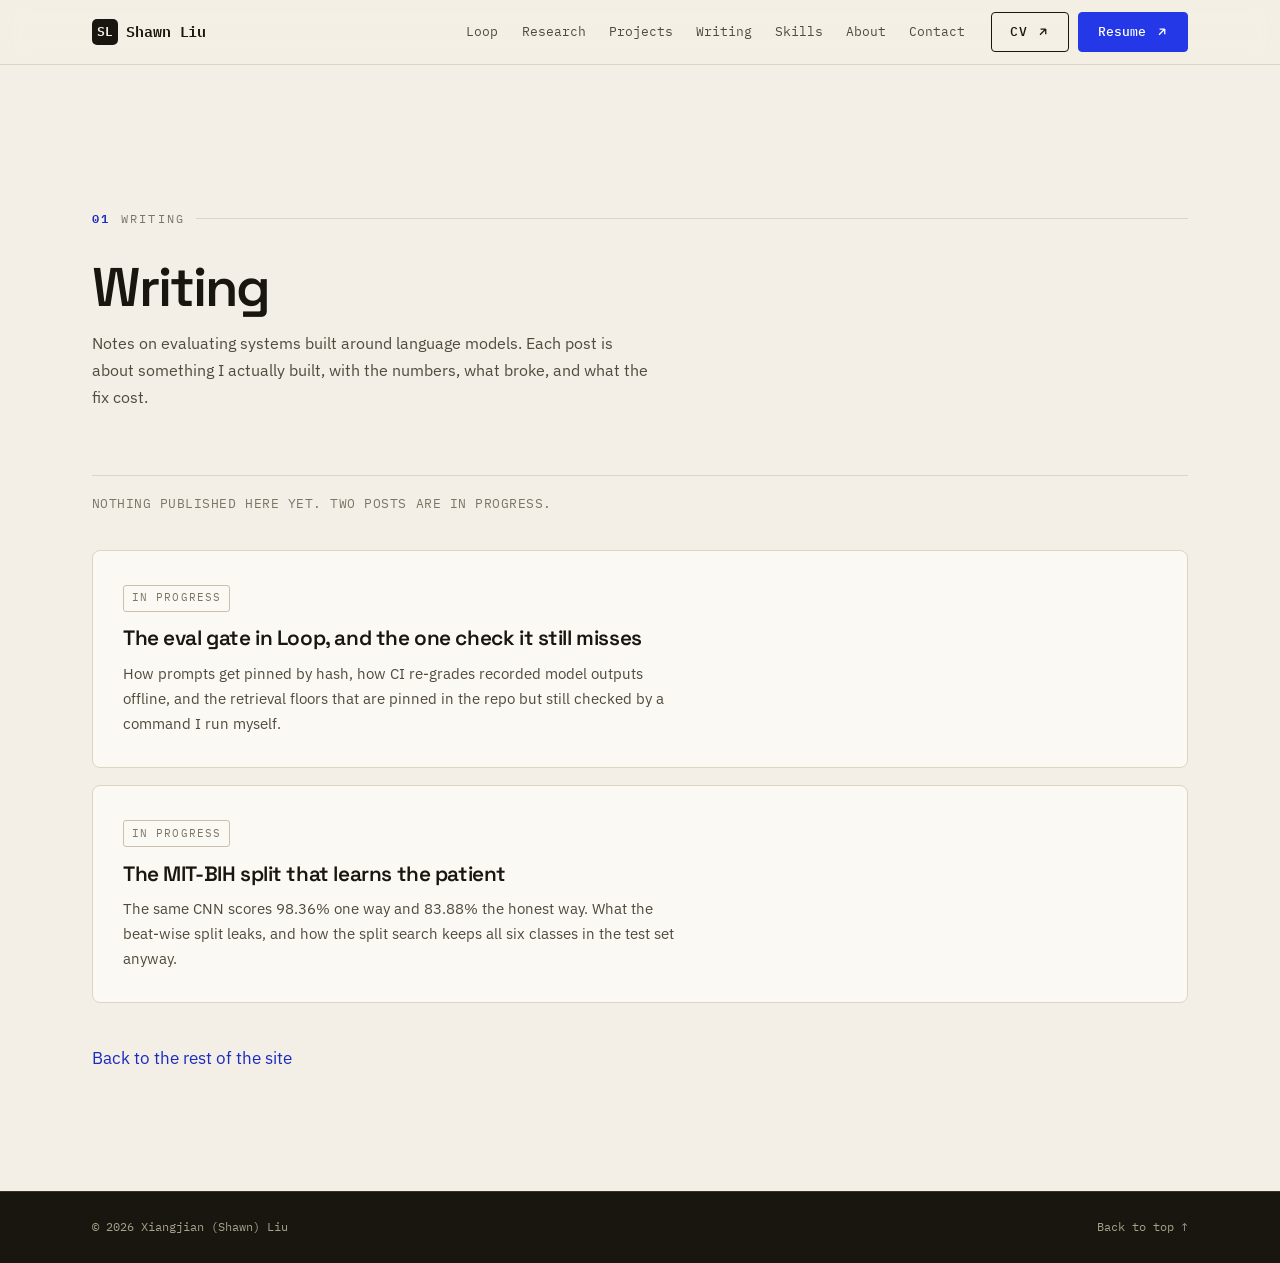
==== commit eaf1bb4e: "new resume" ====
--- a/writing/index.html
+++ b/writing/index.html
@@ -39,10 +39,10 @@
         <a href="/#contact">Contact</a>
       </nav>
       <div class="nav__cta">
-        <a class="btn btn--ghost" href="/assets/CV/Shawn_Liu_CV_Research_17.pdf" target="_blank" rel="noopener">CV
+        <a class="btn btn--ghost" href="/assets/CV/Shawn_Liu_CV_Research_18.pdf" target="_blank" rel="noopener">CV
           <svg viewBox="0 0 24 24" fill="none" stroke="currentColor" stroke-width="2.2"><path d="M7 17L17 7M17 7H8M17 7v9"/></svg>
         </a>
-        <a class="btn btn--accent" href="/assets/CV/Shawn_Liu_Resume_20.pdf" target="_blank" rel="noopener">Resume
+        <a class="btn btn--accent" href="/assets/CV/Shawn_Liu_Resume_21.pdf" target="_blank" rel="noopener">Resume
           <svg viewBox="0 0 24 24" fill="none" stroke="currentColor" stroke-width="2.2"><path d="M7 17L17 7M17 7H8M17 7v9"/></svg>
         </a>
       </div>
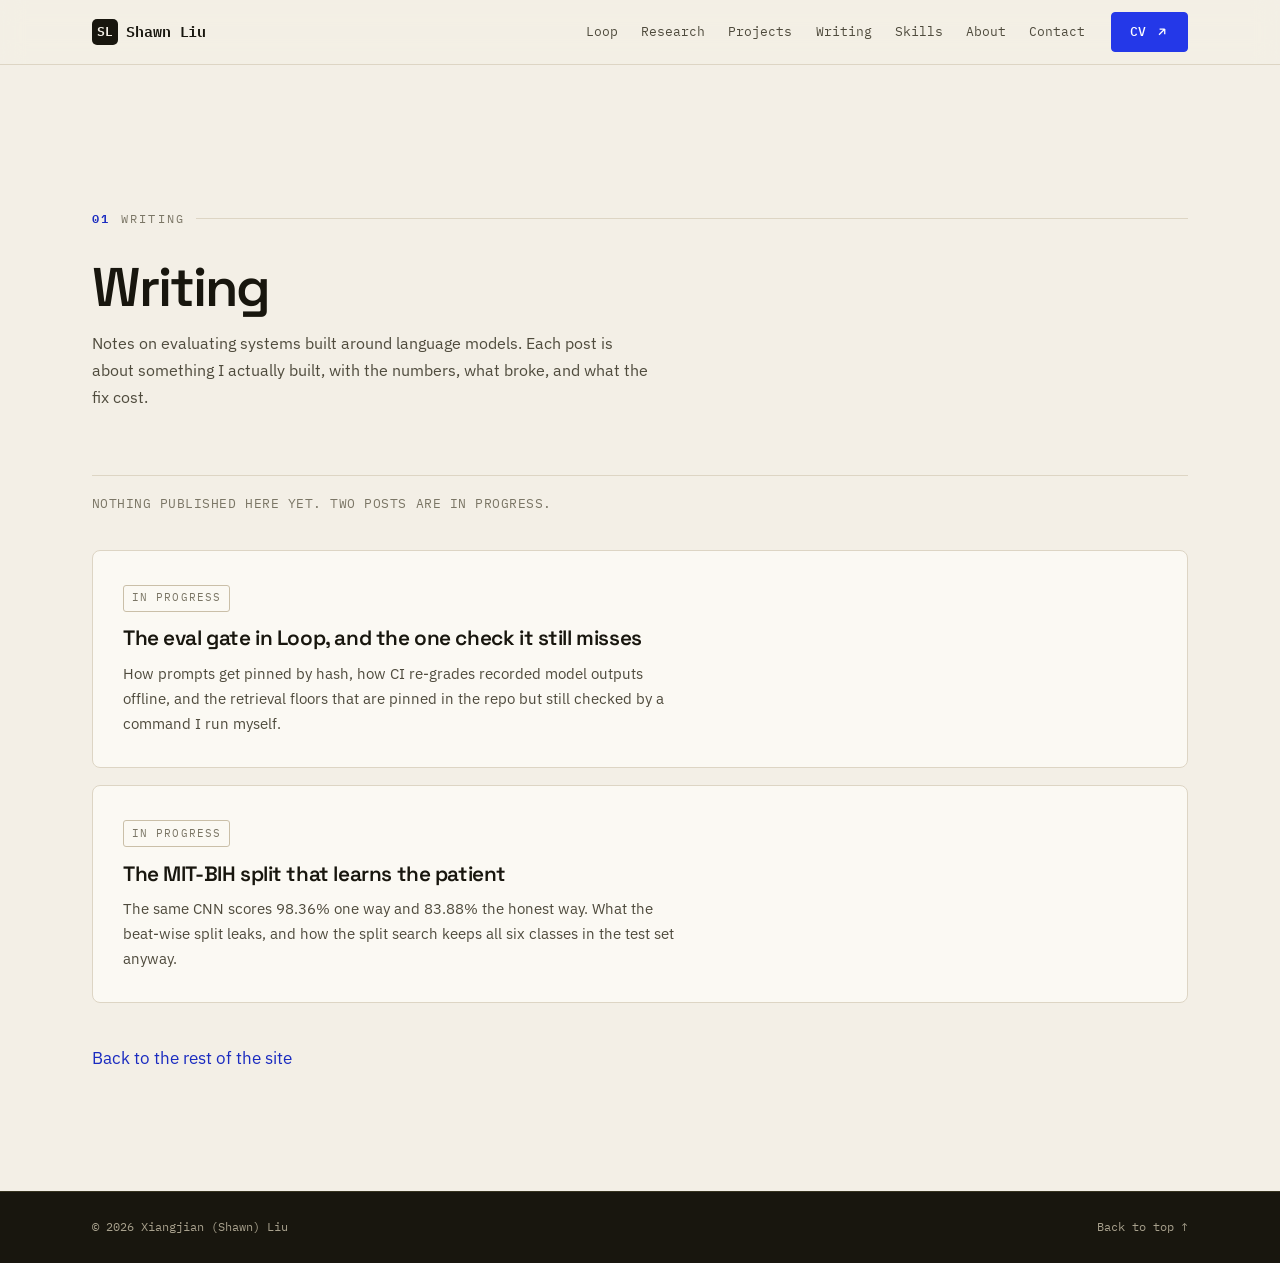
==== commit 2d65a245: "cadence & tone rework" ====
--- a/writing/index.html
+++ b/writing/index.html
@@ -39,10 +39,7 @@
         <a href="/#contact">Contact</a>
       </nav>
       <div class="nav__cta">
-        <a class="btn btn--ghost" href="/assets/CV/Shawn_Liu_CV_Research_18.pdf" target="_blank" rel="noopener">CV
-          <svg viewBox="0 0 24 24" fill="none" stroke="currentColor" stroke-width="2.2"><path d="M7 17L17 7M17 7H8M17 7v9"/></svg>
-        </a>
-        <a class="btn btn--accent" href="/assets/CV/Shawn_Liu_Resume_21.pdf" target="_blank" rel="noopener">Resume
+        <a class="btn btn--accent" href="/assets/CV/Shawn_Liu_CV_Research_18.pdf" target="_blank" rel="noopener">CV
           <svg viewBox="0 0 24 24" fill="none" stroke="currentColor" stroke-width="2.2"><path d="M7 17L17 7M17 7H8M17 7v9"/></svg>
         </a>
       </div>
--- a/style.css
+++ b/style.css
@@ -206,11 +206,6 @@
 @media (max-width: 880px) {
   .nav__links { display: none; }
   .nav__status { display: none; }
-}
-
-/* keep the header from overflowing on phones; the drawer still links both PDFs */
-@media (max-width: 480px) {
-  .nav__cta .btn--ghost { display: none; }
 }
 
 /* ---------- Hero ---------- */
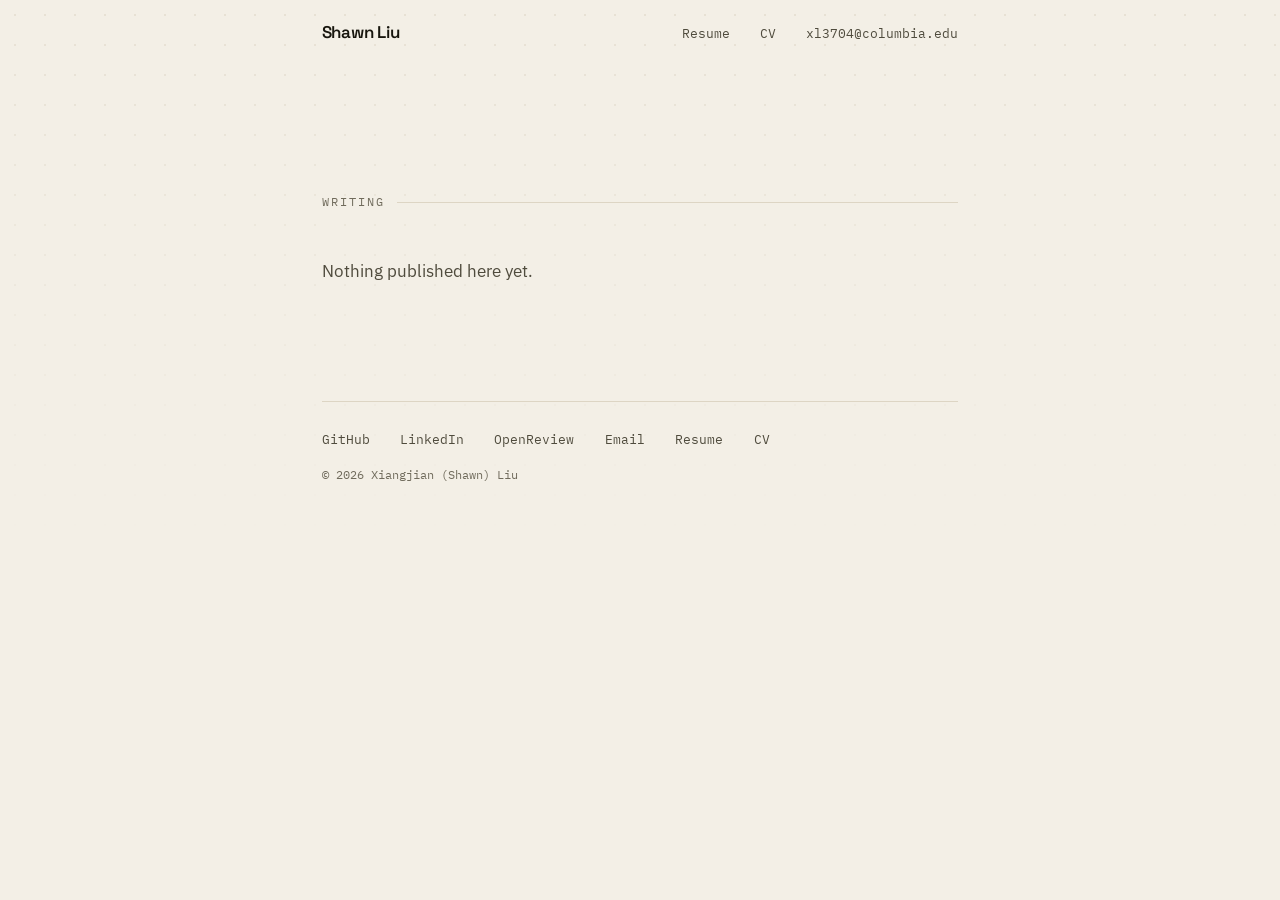
==== commit 1686b673: "Rebuild the site as one column: work, stack, papers, about. Four projects (Loop, Foothold, Crash Ant" ====
--- a/writing/index.html
+++ b/writing/index.html
@@ -4,82 +4,54 @@
   <meta charset="utf-8" />
   <meta name="viewport" content="width=device-width, initial-scale=1" />
   <title>Writing · Shawn Liu</title>
-  <meta name="description" content="Posts by Shawn Liu on evaluation for language-model systems: the Loop eval gate, and patient identity leaking through the usual MIT-BIH train/test split." />
+  <meta name="description" content="Writing by Xiangjian (Shawn) Liu. Nothing published yet." />
   <meta name="author" content="Xiangjian (Shawn) Liu" />
-  <meta name="robots" content="index, follow" />
+  <!-- Kept out of search until the first post is live; then switch to index and add it to sitemap.xml. -->
+  <meta name="robots" content="noindex, follow" />
   <meta name="theme-color" content="#f3efe6" />
+  <meta name="color-scheme" content="light" />
   <link rel="canonical" href="https://shawnnnliu.github.io/writing/" />
-  <link rel="icon" href="/favicon.ico" sizes="48x48" />
-  <link rel="icon" href="/favicon-96.png" type="image/png" sizes="96x96" />
-  <link rel="apple-touch-icon" href="/apple-touch-icon.png" />
-  <meta property="og:type" content="website" />
-  <meta property="og:url" content="https://shawnnnliu.github.io/writing/" />
-  <meta property="og:site_name" content="Shawn Liu" />
-  <meta property="og:title" content="Writing · Shawn Liu" />
-  <meta property="og:description" content="Posts on evaluation for language-model systems." />
-  <meta property="og:image" content="https://shawnnnliu.github.io/assets/og-image.png" />
+  <link rel="icon" href="../favicon.ico" sizes="48x48" />
+  <link rel="icon" href="../favicon-96.png" type="image/png" sizes="96x96" />
+  <link rel="apple-touch-icon" href="../apple-touch-icon.png" />
   <link rel="preconnect" href="https://fonts.googleapis.com" />
   <link rel="preconnect" href="https://fonts.gstatic.com" crossorigin />
-  <link href="https://fonts.googleapis.com/css2?family=Space+Grotesk:wght@400;500;600;700&family=IBM+Plex+Sans:wght@400;500;600;700&family=IBM+Plex+Mono:wght@400;500;600&display=swap" rel="stylesheet" />
-  <link rel="stylesheet" href="/style.css" />
+  <link href="https://fonts.googleapis.com/css2?family=IBM+Plex+Mono:wght@400;500;600&family=IBM+Plex+Sans:wght@400&family=Space+Grotesk:wght@500;600&display=swap" rel="stylesheet" />
+  <link rel="stylesheet" href="../style.css" />
 </head>
 <body>
-  <a class="skip-link" href="#writing">Skip to content</a>
+  <a class="skip" href="#main">Skip to content</a>
 
-  <header class="nav">
-    <div class="wrap nav__in">
-      <a href="/" class="nav__brand"><span class="mk">SL</span> Shawn&nbsp;Liu</a>
-      <nav class="nav__links" aria-label="Primary">
-        <a href="/#loop">Loop</a>
-        <a href="/#research">Research</a>
-        <a href="/#projects">Projects</a>
-        <a href="/writing/" aria-current="page">Writing</a>
-        <a href="/#skills">Skills</a>
-        <a href="/#about">About</a>
-        <a href="/#contact">Contact</a>
+  <header class="masthead">
+    <div class="col masthead__in">
+      <a class="masthead__name" href="../index.html">Shawn Liu</a>
+      <nav class="masthead__links" aria-label="Resume, CV and email">
+        <a href="../assets/CV/Shawn_Liu_Resume.pdf" target="_blank" rel="noopener">Resume<span class="vh"> (PDF)</span></a>
+        <a href="../assets/CV/Shawn_Liu_CV.pdf" target="_blank" rel="noopener">CV<span class="vh"> (PDF)</span></a>
+        <a href="mailto:xl3704@columbia.edu"><span class="mail-full">xl3704@columbia.edu</span> <span class="mail-short">Email</span></a>
       </nav>
-      <div class="nav__cta">
-        <a class="btn btn--accent" href="/assets/CV/Shawn_Liu_CV_Research_18.pdf" target="_blank" rel="noopener">CV
-          <svg viewBox="0 0 24 24" fill="none" stroke="currentColor" stroke-width="2.2"><path d="M7 17L17 7M17 7H8M17 7v9"/></svg>
-        </a>
-      </div>
     </div>
   </header>
 
-  <main id="writing">
-    <section class="section" style="padding-top:clamp(6rem,12vw,9rem)">
-      <div class="wrap">
-        <header class="sec-head">
-          <p class="sec-eyebrow"><span class="idx">01</span> Writing</p>
-          <h2 class="sec-title">Writing</h2>
-          <p class="sec-sub">Notes on evaluating systems built around language models. Each post is about something I actually built, with the numbers, what broke, and what the fix cost.</p>
-        </header>
-
-        <p class="writing__empty">Nothing published here yet. Two posts are in progress.</p>
-
-        <ol class="writing-list">
-          <li class="writing-item">
-            <span class="writing-item__status">In progress</span>
-            <h3 class="writing-item__t">The eval gate in Loop, and the one check it still misses</h3>
-            <p class="writing-item__d">How prompts get pinned by hash, how CI re-grades recorded model outputs offline, and the retrieval floors that are pinned in the repo but still checked by a command I run myself.</p>
-          </li>
-          <li class="writing-item">
-            <span class="writing-item__status">In progress</span>
-            <h3 class="writing-item__t">The MIT-BIH split that learns the patient</h3>
-            <p class="writing-item__d">The same CNN scores 98.36% one way and 83.88% the honest way. What the beat-wise split leaks, and how the split search keeps all six classes in the test set anyway.</p>
-          </li>
-        </ol>
-
-        <p class="writing__foot"><a class="lnk" href="/">Back to the rest of the site</a></p>
-      </div>
+  <main id="main">
+    <section class="writing block col" aria-labelledby="writing-label">
+      <h1 class="label" id="writing-label"><span>Writing</span></h1>
+      <p class="empty">Nothing published here yet.</p>
     </section>
   </main>
 
-  <footer class="site-footer">
-    <div class="wrap">
-      <p>© <span id="year">2026</span> Xiangjian (Shawn) Liu</p>
-      <a class="foot-top" href="#writing">Back to top ↑</a>
-    </div>
+  <footer class="foot">
+    <div class="col"><div class="foot__in">
+      <nav class="foot__links" aria-label="Links">
+        <a href="https://github.com/ShawnnnLiu/" target="_blank" rel="noopener">GitHub</a>
+        <a href="https://www.linkedin.com/in/xiangjian-shawn-liu/" target="_blank" rel="noopener">LinkedIn</a>
+        <a href="https://openreview.net/profile?id=%7EXiangjian_Liu1" target="_blank" rel="noopener">OpenReview</a>
+        <a href="mailto:xl3704@columbia.edu">Email</a>
+        <a href="../assets/CV/Shawn_Liu_Resume.pdf" target="_blank" rel="noopener">Resume<span class="vh"> (PDF)</span></a>
+        <a href="../assets/CV/Shawn_Liu_CV.pdf" target="_blank" rel="noopener">CV<span class="vh"> (PDF)</span></a>
+      </nav>
+      <p class="foot__c">© 2026 Xiangjian (Shawn) Liu</p>
+    </div></div>
   </footer>
 </body>
 </html>
--- a/style.css
+++ b/style.css
@@ -1,63 +1,35 @@
 /* ============================================================
-   Shawn Liu - Portfolio
-   Identity: editorial-technical. Warm paper + ink, one electric
-   cobalt accent, IBM Plex + Space Grotesk. Dark "proof" surfaces
-   for demos and modals. Designed, not templated.
+   shawnnnliu.github.io: one column, no JavaScript.
+   Tokens, fonts and the dotted texture carry over from the 2026
+   design; cards, bands, badges and animation are gone.
    ============================================================ */
 
-/* ---------- Tokens ---------- */
 :root {
-  /* core palette */
-  --paper:   #f3efe6;   /* warm off-white canvas */
-  --paper-2: #ece5d6;   /* deeper band */
-  --paper-3: #fbf9f3;   /* near-white card */
-  --ink:     #18160e;   /* warm near-black */
-  --ink-2:   #4f4b3d;   /* secondary text */
-  --ink-3:   #7b7666;   /* muted */
-  --line:    #ddd5c4;   /* hairline */
-  --line-2:  #cabfa8;
-  --accent:  #2438e8;   /* electric cobalt - graphic use */
-  --accent-deep: #1a2bc0; /* links / small text on paper */
-  --accent-soft: #e4e3ff; /* tinted fill */
-  --hot:     #ff4b2b;   /* coral spark, used sparingly */
-  --spotify: #1DB954;
-
-  /* dark proof surfaces + modals */
-  --dark:    #14130d;
-  --dark-2:  #1e1c14;
-  --dark-3:  #2a2719;
-  --dark-line: #36331f;
-  --dark-text: #efe9da;
-  --dark-muted:#a8a18d;
-
-  /* legacy/compat names - the injected Spotify + research-modal
-     markup reads these. Light values here; overridden dark in modal. */
-  --bg: var(--paper);
-  --card: var(--paper-3);
-  --text: var(--ink);
-  --muted: var(--ink-3);
-  --border: var(--line);
-
-  --sans: 'IBM Plex Sans', system-ui, -apple-system, Segoe UI, Roboto, sans-serif;
+  --paper:   #f3efe6;
+  --ink:     #18160e;
+  --ink-2:   #4f4b3d;
+  --ink-3:   #706b5c;   /* 4.6:1 on paper (the old #7b7666 was 3.96:1) */
+  --line:    #ddd5c4;
+  --accent:  #2438e8;
+  --accent-deep: #1a2bc0;   /* links and small text on paper */
+
+  --sans: 'IBM Plex Sans', system-ui, -apple-system, 'Segoe UI', Roboto, sans-serif;
   --display: 'Space Grotesk', var(--sans);
   --mono: 'IBM Plex Mono', ui-monospace, SFMono-Regular, Menlo, monospace;
 
-  --maxw: 1180px;
+  --r: 4px;
   --pad: clamp(1.1rem, 4vw, 2.6rem);
-  --r: 4px;
-  --shadow-1: 0 1px 2px rgba(24,22,14,.05), 0 10px 30px -20px rgba(24,22,14,.45);
-  --shadow-2: 0 2px 6px rgba(24,22,14,.06), 0 26px 50px -28px rgba(24,22,14,.55);
-}
-
-/* ---------- Reset / base ---------- */
+  --col: 720px;
+  --measure: 35rem;          /* about 68 characters of body text */
+  --gap-block: clamp(4.25rem, 9vw, 7.5rem);
+}
+
 * { box-sizing: border-box; }
-html { scroll-behavior: smooth; scroll-padding-top: 86px; -webkit-text-size-adjust: 100%; }
-@media (prefers-reduced-motion: reduce) {
-  html { scroll-behavior: auto; }
-  *, *::before, *::after { animation-duration: .001ms !important; animation-iteration-count: 1 !important; transition-duration: .001ms !important; }
-}
+html { -webkit-text-size-adjust: 100%; background: var(--paper); }
 body {
   margin: 0;
+  position: relative;
+  z-index: 0;
   font-family: var(--sans);
   font-size: 17px;
   line-height: 1.65;
@@ -65,750 +37,255 @@
   background: var(--paper);
   -webkit-font-smoothing: antialiased;
   text-rendering: optimizeLegibility;
-  overflow-x: hidden;
-}
+}
+
+/* Graph-paper dots behind the top of the page, fading out. */
+body::before {
+  content: "";
+  position: absolute;
+  top: 0; left: 0; right: 0;
+  height: 780px;
+  z-index: -1;
+  pointer-events: none;
+  background-image: radial-gradient(var(--line) 1px, transparent 1.4px);
+  background-size: 30px 30px;
+  opacity: .55;
+  -webkit-mask-image: linear-gradient(180deg, #000 0%, transparent 72%);
+  mask-image: linear-gradient(180deg, #000 0%, transparent 72%);
+}
+
 img { max-width: 100%; display: block; }
 a { color: var(--accent-deep); text-decoration: none; }
-a:hover { text-decoration: none; }
-h1, h2, h3, h4 { font-family: var(--display); font-weight: 600; line-height: 1.04; letter-spacing: -0.02em; margin: 0; color: var(--ink); }
-p { margin: 0 0 1rem; }
+h1, h2, h3 { margin: 0; color: var(--ink); }
+p { margin: 0; }
+ol, ul, dl, dd { margin: 0; padding: 0; list-style: none; }
 ::selection { background: var(--accent); color: #fff; }
-
-/* skip link */
-.skip-link {
-  position: fixed; left: 12px; top: -60px; z-index: 2000;
-  background: var(--ink); color: var(--paper); padding: .6rem 1rem;
-  border-radius: var(--r); font-family: var(--mono); font-size: .8rem;
-  transition: top .2s ease;
-}
-.skip-link:focus { top: 12px; }
-
 :focus-visible { outline: 2.5px solid var(--accent); outline-offset: 3px; border-radius: 2px; }
-
-/* ---------- Layout primitives ---------- */
-.wrap { width: 100%; max-width: var(--maxw); margin: 0 auto; padding-inline: var(--pad); }
-.section { padding-block: clamp(3.5rem, 8vw, 7rem); position: relative; }
-.divider { border: none; border-top: 1px solid var(--line); margin: 0; }
-
-/* editorial section header: index + kicker + display title */
-.sec-head { display: grid; gap: .9rem; margin-bottom: clamp(1.8rem, 4vw, 3rem); }
-.sec-eyebrow {
-  font-family: var(--mono); font-size: .74rem; letter-spacing: .18em; text-transform: uppercase;
-  color: var(--ink-3); display: flex; align-items: center; gap: .7rem;
-}
-.sec-eyebrow .idx { color: var(--accent-deep); font-weight: 600; }
-.sec-eyebrow::after { content: ""; flex: 1; height: 1px; background: var(--line); }
-.sec-title { font-size: clamp(2rem, 5vw, 3.4rem); letter-spacing: -.035em; }
-.sec-sub { color: var(--ink-2); max-width: 56ch; font-size: 1.02rem; }
-.sec-sub a { color: var(--accent-deep); border-bottom: 1px solid color-mix(in srgb, var(--accent-deep) 35%, transparent); }
-
-/* ---------- Buttons / chips / badges ---------- */
-.btn {
-  --bg: var(--ink); --fg: var(--paper);
-  display: inline-flex; align-items: center; gap: .55rem;
-  font-family: var(--mono); font-size: .82rem; font-weight: 500; letter-spacing: .01em;
-  padding: .75rem 1.15rem; border-radius: var(--r); border: 1px solid var(--ink);
-  background: var(--bg); color: var(--fg); cursor: pointer; position: relative;
-  transition: transform .18s ease, background .2s ease, color .2s ease, box-shadow .2s ease;
-  white-space: nowrap; line-height: 1; text-decoration: none;
-}
-.btn svg { width: 1.05em; height: 1.05em; }
-.btn:hover { transform: translateY(-2px); box-shadow: var(--shadow-1); }
-.btn:active { transform: translateY(0); }
-.btn--accent { --bg: var(--accent); --fg: #fff; border-color: var(--accent); }
-.btn--accent:hover { background: var(--accent-deep); }
-.btn--ghost { --bg: transparent; --fg: var(--ink); border-color: var(--ink); }
-.btn--ghost:hover { background: var(--ink); color: var(--paper); }
-.btn--light { --bg: transparent; --fg: var(--ink); border-color: var(--line-2); }
-.btn--light:hover { background: var(--paper-3); border-color: var(--ink); }
-
-/* inline text link with animated underline */
-.tlink {
-  color: var(--accent-deep); font-weight: 500; position: relative;
-  background-image: linear-gradient(var(--accent-deep), var(--accent-deep));
-  background-size: 0% 1.5px; background-position: 0 100%; background-repeat: no-repeat;
-  transition: background-size .28s ease;
-  padding-bottom: 1px;
-}
-.tlink:hover { background-size: 100% 1.5px; }
-
-/* read-more pill (JS hook: .read-more-btn data-modal) */
-.read-more-btn {
-  display: inline-flex; align-items: center; gap: .4rem;
-  font-family: var(--mono); font-size: .76rem; font-weight: 500; letter-spacing: .02em;
-  padding: .42rem .8rem; border-radius: 999px; cursor: pointer;
-  background: transparent; color: var(--ink); border: 1px solid var(--line-2);
-  transition: background .2s, border-color .2s, color .2s, transform .15s;
-  line-height: 1;
-}
-.read-more-btn::after { content: "→"; transition: transform .2s ease; }
-.read-more-btn:hover { background: var(--ink); color: var(--paper); border-color: var(--ink); }
-.read-more-btn:hover::after { transform: translateX(3px); }
-.read-more-btn svg { display: none; } /* kill legacy snake-border svg if present */
-
-/* mono chips (tech stack / tags) */
-.chips { display: flex; flex-wrap: wrap; gap: .4rem; }
-.chip {
-  font-family: var(--mono); font-size: .72rem; letter-spacing: .01em;
-  padding: .26rem .6rem; border-radius: 3px; line-height: 1;
-  background: color-mix(in srgb, var(--ink) 5%, transparent);
-  color: var(--ink-2); border: 1px solid var(--line);
-}
-
-/* venue badge */
-.badge {
-  display: inline-flex; align-items: center; gap: .45rem;
-  font-family: var(--mono); font-size: .72rem; font-weight: 500; letter-spacing: .04em;
-  text-transform: uppercase; padding: .34rem .6rem; border-radius: 3px; line-height: 1;
-  border: 1px solid var(--line-2); color: var(--ink-2); background: var(--paper-3);
-  white-space: nowrap;
-}
-.badge .dot { width: 6px; height: 6px; border-radius: 50%; background: var(--ink-3); }
-.badge--top { border-color: var(--accent); color: var(--accent-deep); background: var(--accent-soft); }
-.badge--top .dot { background: var(--accent); }
-.badge--review { border-style: dashed; }
-.badge--lead { border-color: var(--hot); color: #c63417; background: color-mix(in srgb, var(--hot) 10%, var(--paper-3)); }
-.badge--lead .dot { background: var(--hot); }
-
-/* ---------- Nav ---------- */
-.nav {
-  position: sticky; top: 0; z-index: 100;
-  background: color-mix(in srgb, var(--paper) 82%, transparent);
-  backdrop-filter: saturate(1.4) blur(12px);
-  border-bottom: 1px solid var(--line);
-}
-.nav__in { display: flex; align-items: center; gap: 1rem; height: 64px; }
-.nav__brand { font-family: var(--mono); font-weight: 600; font-size: .92rem; letter-spacing: -.01em; color: var(--ink); display: flex; align-items: center; gap: .55rem; margin-right: auto; }
-.nav__brand .mk { display: inline-grid; place-items: center; width: 26px; height: 26px; background: var(--ink); color: var(--paper); border-radius: 5px; font-size: .8rem; font-weight: 600; letter-spacing: 0; }
-.nav__brand:hover { text-decoration: none; }
-.nav__links { display: flex; align-items: center; gap: .25rem; }
-.nav__links a {
-  font-family: var(--mono); font-size: .8rem; color: var(--ink-2);
-  padding: .45rem .6rem; border-radius: var(--r); position: relative; transition: color .2s;
-}
-.nav__links a::after {
-  content: ""; position: absolute; left: .6rem; right: .6rem; bottom: .28rem; height: 1.5px;
-  background: var(--accent); transform: scaleX(0); transform-origin: left; transition: transform .25s ease;
-}
-.nav__links a:hover { color: var(--ink); }
-.nav__links a:hover::after { transform: scaleX(1); }
-.nav__cta { display: flex; align-items: center; gap: .6rem; }
-.nav__status {
-  display: inline-flex; align-items: center; gap: .45rem; font-family: var(--mono);
-  font-size: .72rem; color: var(--ink-2); padding: .35rem .6rem; border: 1px solid var(--line-2);
-  border-radius: 999px; white-space: nowrap;
-}
-.nav__status .pulse { width: 8px; height: 8px; border-radius: 50%; background: var(--hot); position: relative; }
-.nav__status .pulse::after { content: ""; position: absolute; inset: -4px; border-radius: 50%; border: 1.5px solid var(--hot); animation: pulse 2s ease-out infinite; }
-@keyframes pulse { 0% { transform: scale(.6); opacity: .9; } 100% { transform: scale(1.5); opacity: 0; } }
-.nav__menu { display: none; }
-
-@media (max-width: 880px) {
-  .nav__links { display: none; }
-  .nav__status { display: none; }
+.nw { white-space: nowrap; }
+.vh {   /* visually hidden, still read by screen readers */
+  position: absolute; width: 1px; height: 1px; margin: -1px; padding: 0;
+  overflow: hidden; clip: rect(0 0 0 0); white-space: nowrap; border: 0;
+}
+
+.col { width: 100%; max-width: var(--col); margin-inline: auto; padding-inline: var(--pad); }
+
+.skip {
+  position: absolute;
+  left: var(--pad);
+  top: -100px;
+  padding: .55rem .9rem;
+  background: var(--ink);
+  color: var(--paper);
+  font-family: var(--mono);
+  font-size: .8rem;
+  border-radius: var(--r);
+  z-index: 10;
+}
+.skip:focus { top: .6rem; }
+
+/* Outbound arrow, silent to screen readers where alt text for
+   generated content is supported. */
+.out::after {
+  content: "\2197";
+  content: "\2197" / "";
+  display: inline-block;
+  margin-left: .3em;
+  font-size: .82em;
+  color: var(--accent);
+  transition: transform .2s ease;
+}
+a:hover .out::after, a.out:hover::after { transform: translate(2px, -2px); }
+
+/* Every standalone link is at least a 44px target. */
+.masthead a,
+.hero__links a,
+.foot a { display: inline-flex; align-items: center; min-height: 44px; }
+
+/* ---------- Header ---------- */
+.masthead__in {
+  display: flex;
+  align-items: center;
+  justify-content: space-between;
+  gap: 1rem;
+  padding-block: .7rem;
+}
+.masthead__name {
+  font-family: var(--display);
+  font-weight: 600;
+  font-size: 1.06rem;
+  letter-spacing: -.015em;
+  color: var(--ink);
+}
+.masthead__links { display: flex; align-items: center; gap: clamp(1.1rem, 3vw, 1.9rem); }
+.masthead__links a {
+  font-family: var(--mono);
+  font-size: .8rem;
+  color: var(--ink-2);
+  transition: color .2s;
+}
+.masthead a:hover { color: var(--accent-deep); }
+.mail-short { display: none; }
+@media (max-width: 479px) {
+  .mail-full { display: none; }
+  .mail-short { display: inline; }
 }
 
 /* ---------- Hero ---------- */
-.hero { padding-top: clamp(2.5rem, 6vw, 4.5rem); padding-bottom: clamp(2rem, 5vw, 3.5rem); position: relative; overflow: hidden; }
-.hero__grid { display: grid; grid-template-columns: 1fr 1fr; gap: clamp(1.5rem, 4vw, 3.5rem); align-items: center; }
-.hero__eyebrow { font-family: var(--mono); font-size: .8rem; letter-spacing: .12em; text-transform: uppercase; color: var(--ink-2); display: flex; align-items: center; gap: .6rem; margin-bottom: 1.4rem; flex-wrap: wrap; }
-.hero__eyebrow .sq { width: 9px; height: 9px; background: var(--accent); }
+.hero { padding-top: clamp(3.4rem, 10vw, 8.5rem); padding-bottom: var(--gap-block); }
 .hero h1 {
-  /* Sized for the two-line sentence headline, not the old two-word one. */
-  font-size: clamp(1.95rem, 4.1vw, 3.35rem); letter-spacing: -.032em; line-height: 1.06;
-  margin: 0 0 1.5rem; max-width: 15ch; text-wrap: balance;
-}
-.hero h1 .ship { position: relative; white-space: nowrap; }
-.hero h1 .ship::after { content: ""; position: absolute; left: 0; right: 0; bottom: .06em; height: .09em; background: var(--accent); transform: scaleX(0); transform-origin: left; animation: underbar 1s cubic-bezier(.2,.7,.2,1) .5s forwards; }
-@keyframes underbar { to { transform: scaleX(1); } }
-.hero__lede { font-size: clamp(1.05rem, 1.6vw, 1.3rem); color: var(--ink-2); max-width: 46ch; margin: 0 0 1.6rem; line-height: 1.55; }
-.hero__lede strong { color: var(--ink); font-weight: 600; }
-.hero__id { display: flex; flex-wrap: wrap; gap: .5rem 1.4rem; font-family: var(--mono); font-size: .82rem; color: var(--ink-2); margin-bottom: 1.8rem; }
-.hero__id .k { color: var(--ink); }
-.hero__id .arrow { color: var(--accent-deep); }
-.hero__cta { display: flex; flex-wrap: wrap; gap: .7rem; margin-bottom: 1.6rem; }
-.hero__social { display: flex; flex-wrap: wrap; gap: .3rem; }
-.hero__social a {
-  display: inline-flex; align-items: center; gap: .45rem; font-family: var(--mono); font-size: .76rem;
-  color: var(--ink-2); padding: .4rem .55rem; border-radius: var(--r); transition: color .2s, background .2s;
-}
-.hero__social a:hover { color: var(--ink); background: color-mix(in srgb, var(--ink) 6%, transparent); }
-.hero__social svg { width: 15px; height: 15px; fill: currentColor; }
-
-/* hero proof media */
-.hero__media { position: relative; }
-.media-frame {
-  position: relative; border-radius: 6px; overflow: hidden; background: var(--dark);
-  border: 1px solid var(--dark-line); box-shadow: var(--shadow-2);
-}
-.media-frame img { width: 100%; height: auto; display: block; }
-.media-frame__tag {
-  /* Static bar, not an overlay: the source figure has its own baked-in labels
-     along the bottom edge and an absolute tag sat on top of them. */
-  display: flex; align-items: center; gap: .5rem;
-  padding: .6rem .9rem; font-family: var(--mono); font-size: .72rem; color: var(--dark-text);
-  background: var(--dark-2); border-top: 1px solid var(--dark-line); letter-spacing: .03em;
-}
-.media-frame__tag .live { display: inline-flex; align-items: center; gap: .4rem; color: #ff8c6e; }
-.media-frame__tag .live i { width: 7px; height: 7px; border-radius: 50%; background: #ff5a36; box-shadow: 0 0 0 0 rgba(255,90,54,.6); animation: live 1.8s infinite; }
-@keyframes live { 0%{box-shadow:0 0 0 0 rgba(255,90,54,.55)} 70%{box-shadow:0 0 0 7px rgba(255,90,54,0)} 100%{box-shadow:0 0 0 0 rgba(255,90,54,0)} }
-.media-cap { font-family: var(--mono); font-size: .73rem; color: var(--ink-3); margin-top: .7rem; line-height: 1.4; }
-
-/* image-failed graceful placeholder (used across site) */
-.img-failed { position: relative; }
-.img-failed img { visibility: hidden; }
-.img-failed::after {
-  content: attr(data-label); position: absolute; inset: 0; display: flex; align-items: center; justify-content: center;
-  text-align: center; padding: 1rem; font-family: var(--mono); font-size: .72rem; letter-spacing: .03em;
-  color: var(--dark-muted); background:
-    repeating-linear-gradient(45deg, rgba(255,255,255,.025) 0 10px, transparent 10px 20px), var(--dark-2);
-}
-
-/* proof bar (badges + metrics) under hero */
-.proofbar { border-top: 1px solid var(--line); border-bottom: 1px solid var(--line); background: var(--paper-2); }
-.proofbar__in { display: grid; grid-template-columns: 1fr; gap: 1.6rem; padding-block: 1.6rem; }
-.venues { display: flex; flex-wrap: wrap; align-items: center; gap: .55rem; }
-.venues .lbl { font-family: var(--mono); font-size: .7rem; text-transform: uppercase; letter-spacing: .14em; color: var(--ink-3); margin-right: .3rem; }
-.metrics { display: grid; grid-template-columns: repeat(4, 1fr); gap: 1px; background: var(--line); border: 1px solid var(--line); border-radius: 6px; overflow: hidden; }
-.metric { background: var(--paper); padding: 1.1rem 1.2rem; display: grid; gap: .3rem; }
-.metric .num { font-family: var(--display); font-size: clamp(1.7rem, 3.4vw, 2.6rem); font-weight: 600; letter-spacing: -.03em; color: var(--ink); line-height: 1; }
-.metric .num .sfx { color: var(--accent); }
-.metric .num .sfx--sm { font-size: .45em; letter-spacing: 0; margin-left: .12em; }
-.metric .lab { font-family: var(--mono); font-size: .72rem; color: var(--ink-3); line-height: 1.35; }
-@media (max-width: 720px) { .metrics { grid-template-columns: repeat(2, 1fr); } }
-
-@media (max-width: 920px) {
-  .hero__grid { grid-template-columns: 1fr; }
-  .hero__media { order: -1; max-width: 460px; }
-}
-
-/* ---------- Triple-threat band ---------- */
-.pillars { background: var(--ink); color: var(--dark-text); }
-.pillars__in { display: grid; grid-template-columns: repeat(3, 1fr); gap: 1px; }
-.pillar { padding: clamp(1.8rem, 4vw, 3rem) clamp(1.2rem,2.5vw,2rem); position: relative; transition: background .25s; }
-.pillar + .pillar { box-shadow: -1px 0 0 var(--dark-line); }
-.pillar:hover { background: var(--dark-2); }
-.pillar__n { font-family: var(--mono); font-size: .74rem; color: #8d8a6f; letter-spacing: .1em; }
-.pillar__t { font-family: var(--display); font-size: clamp(1.4rem, 2.6vw, 2rem); margin: 1.4rem 0 .7rem; color: #fff; letter-spacing: -.02em; }
-.pillar__t .em { color: #9fb0ff; }
-.pillar__d { color: var(--dark-muted); font-size: .96rem; line-height: 1.55; margin-bottom: 1.1rem; }
-.pillar__lnk { font-family: var(--mono); font-size: .76rem; color: #cfd5ff; display: inline-flex; align-items: center; gap: .4rem; }
-.pillar__lnk::after { content: "→"; transition: transform .2s; }
-.pillar:hover .pillar__lnk::after { transform: translateX(4px); }
-@media (max-width: 820px) { .pillars__in { grid-template-columns: 1fr; } .pillar + .pillar { box-shadow: 0 -1px 0 var(--dark-line); } }
-
-/* ---------- Loop flagship ---------- */
-.loop { background: var(--paper); }
-.loop__thesis { margin-bottom: clamp(1.8rem, 4vw, 2.6rem); }
-.loop__quote { font-family: var(--display); font-size: clamp(1.5rem, 3.4vw, 2.4rem); font-weight: 600; letter-spacing: -.03em; line-height: 1.15; color: var(--ink); margin: 0 0 .5rem; }
-.loop__quote .em { color: var(--accent-deep); }
-.loop__quote-sub { color: var(--ink-2); max-width: 62ch; margin: 0; font-size: 1rem; }
-
-/* propose vs. dispose diagram */
-.loop__arch { display: grid; grid-template-columns: 1fr 1.15fr; gap: 1.2rem; margin-bottom: clamp(1.6rem, 3.5vw, 2.4rem); }
-.loop__col { border: 1px solid var(--line); border-radius: 8px; background: var(--paper-3); padding: 1.2rem 1.2rem 1.1rem; display: flex; flex-direction: column; gap: .55rem; }
-.loop__col--propose { background: color-mix(in srgb, var(--hot) 4%, var(--paper-3)); }
-.loop__col--dispose { background: color-mix(in srgb, var(--accent) 4%, var(--paper-3)); }
-.loop__col-head { font-family: var(--mono); font-size: .72rem; text-transform: uppercase; letter-spacing: .14em; color: var(--ink-2); display: flex; align-items: center; gap: .55rem; padding-bottom: .7rem; border-bottom: 1px solid var(--line); margin-bottom: .35rem; }
-.loop__sq { width: 8px; height: 8px; background: var(--accent); flex: none; }
-.loop__sq--hot { background: var(--hot); }
-.loop__node { border: 1px solid var(--line-2); border-radius: 5px; background: var(--paper); padding: .6rem .75rem; display: grid; gap: .2rem; }
-.loop__node-t { font-family: var(--display); font-weight: 600; font-size: .98rem; letter-spacing: -.01em; color: var(--ink); }
-.loop__node-s { font-family: var(--mono); font-size: .7rem; line-height: 1.45; color: var(--ink-3); }
-.loop__node--prose { border-style: dashed; margin-top: .3rem; }
-.loop__node--gate { border-color: var(--accent); background: var(--accent-soft); }
-.loop__node--gate .loop__node-t { color: var(--accent-deep); }
-.loop__node--ext { background: var(--ink); border-color: var(--ink); }
-.loop__node--ext .loop__node-t { color: var(--paper); }
-.loop__arrow { text-align: center; color: var(--ink-3); font-family: var(--mono); font-size: .8rem; line-height: 1; margin: -.15rem 0; }
-.loop__col-note { font-family: var(--mono); font-size: .68rem; color: var(--ink-3); line-height: 1.5; margin: auto 0 0; padding-top: .7rem; }
-.loop__feedback { grid-column: 1 / -1; font-family: var(--mono); font-size: .74rem; color: var(--ink-2); line-height: 1.55; border: 1px dashed var(--line-2); border-radius: 6px; padding: .75rem .9rem; margin: 0; background: var(--paper-2); }
-@media (max-width: 760px) { .loop__arch { grid-template-columns: 1fr; } }
-
-.loop__metrics { margin-bottom: clamp(1.6rem, 3.5vw, 2.4rem); }
-
-/* four disciplines, honest status */
-
-.loop__eval { border-left: 3px solid var(--accent); padding: .2rem 0 .2rem 1.2rem; margin-bottom: clamp(1.6rem, 3.5vw, 2.2rem); max-width: 78ch; }
-.loop__eval-lbl { font-family: var(--mono); font-size: .72rem; text-transform: uppercase; letter-spacing: .14em; color: var(--ink-3); display: flex; align-items: center; gap: .55rem; margin: 0 0 .6rem; }
-.loop__eval-body { color: var(--ink-2); font-size: .97rem; line-height: 1.6; margin: 0 0 .6rem; }
-.loop__eval-note { font-family: var(--mono); font-size: .74rem; color: var(--ink-3); line-height: 1.55; margin: 0; }
-.loop__eval-body code { font-family: var(--mono); font-size: .82em; background: var(--paper-2); border: 1px solid var(--line); border-radius: 4px; padding: .08em .35em; white-space: nowrap; }
-
-.loop__cta { margin-top: 1.1rem; }
-.loop__foot { display: grid; gap: .9rem; padding-top: 1.1rem; border-top: 1px solid var(--line); }
-.loop__links { display: flex; flex-wrap: wrap; gap: 1.1rem; }
-
-/* ---------- Research index ---------- */
-.research { background: var(--paper); }
-.pub-list { display: grid; gap: 0; }
-.pub {
-  display: grid; grid-template-columns: minmax(0,1fr) auto; gap: 1.2rem 2rem;
-  padding: 1.6rem 0; border-top: 1px solid var(--line); align-items: start;
-}
-.pub:last-child { border-bottom: 1px solid var(--line); }
-.pub__main { min-width: 0; }
-.pub__badges { display: flex; flex-wrap: wrap; gap: .5rem; margin-bottom: .8rem; }
-.pub__title { font-size: clamp(1.2rem, 2vw, 1.55rem); letter-spacing: -.025em; margin-bottom: .55rem; }
-.pub__sum { color: var(--ink-2); font-size: .98rem; line-height: 1.55; margin-bottom: .8rem; max-width: 70ch; }
-.pub__sum .hl { color: var(--ink); font-weight: 600; font-variant-numeric: tabular-nums; }
-.pub__tags { font-family: var(--mono); font-size: .73rem; color: var(--ink-3); letter-spacing: .01em; }
-.pub__side { display: flex; flex-direction: column; align-items: flex-end; gap: .7rem; text-align: right; }
-.pub__links { display: flex; flex-direction: column; align-items: flex-end; gap: .55rem; }
-.pub__year { font-family: var(--mono); font-size: 1.4rem; color: var(--line-2); font-weight: 500; letter-spacing: -.02em; }
-
-/* featured paper */
-.pub--feat {
-  grid-template-columns: 1.1fr .9fr; gap: 1.5rem 2.4rem; background: var(--paper-3);
-  border: 1px solid var(--line); border-radius: 8px; padding: clamp(1.3rem,2.5vw,2rem);
-  margin-bottom: 1.4rem; box-shadow: var(--shadow-1);
-}
-.pub--feat + .pub--feat { margin-top: -.2rem; }
-.pub--feat .pub__title { font-size: clamp(1.4rem, 2.4vw, 1.95rem); }
-.pub--feat .pub__fig {
-  border-radius: 6px; overflow: hidden; background: var(--dark); border: 1px solid var(--dark-line);
-  align-self: stretch; min-height: 180px; position: relative;
-}
-.pub--feat .pub__fig img { width: 100%; height: 100%; object-fit: cover; aspect-ratio: 16/11; }
-.pub--feat .pub__fig.img-failed { min-height: 200px; }
-/* side-by-side comparison figure (FHRR vs. MLP embeddings) */
-.pub--feat .pub__fig--compare {
-  display: grid; grid-template-columns: 1fr 1fr; gap: .9rem;
-  align-content: center; min-height: 0;
-  background: none; border: 0; border-radius: 0; overflow: visible;
-}
-.pub__fig--compare .cmp { margin: 0; min-width: 0; display: flex; flex-direction: column; gap: .55rem; }
-.pub--feat .pub__fig--compare .cmp img {
-  width: 100%; height: auto; aspect-ratio: auto; object-fit: contain; display: block;
-  background: #fff; border: 1px solid var(--line); border-radius: 6px;
-}
-.pub__fig--compare figcaption {
-  font-family: var(--mono); font-size: .67rem; line-height: 1.45; color: var(--ink-3);
-}
-.pub__fig--compare figcaption strong { color: var(--ink-2); font-weight: 600; }
-@media (max-width: 540px) { .pub--feat .pub__fig--compare { grid-template-columns: 1fr; gap: 1.1rem; } }
-.pub__cta { display: flex; flex-wrap: wrap; gap: .6rem; align-items: center; margin-top: 1rem; }
-@media (max-width: 820px) {
-  .pub { grid-template-columns: 1fr; gap: 1rem; }
-  .pub__side { flex-direction: row; align-items: center; justify-content: space-between; text-align: left; width: 100%; }
-  .pub__links { flex-direction: row; align-items: center; flex-wrap: wrap; }
-  .pub--feat { grid-template-columns: 1fr; }
-  .pub--feat .pub__fig { order: -1; }
-}
-
-/* ---------- Projects ---------- */
-.projects { background: var(--paper-2); border-top: 1px solid var(--line); }
-.proj-grid { display: grid; grid-template-columns: repeat(2, 1fr); gap: 1.2rem; }
-.proj {
-  display: flex; flex-direction: column; gap: .9rem; background: var(--paper-3);
-  border: 1px solid var(--line); border-radius: 8px; padding: 1.4rem 1.4rem 1.3rem;
-  transition: transform .2s ease, box-shadow .2s ease, border-color .2s ease; position: relative;
-}
-.proj:hover { transform: translateY(-3px); box-shadow: var(--shadow-2); border-color: var(--line-2); }
-.proj--feat { grid-column: span 2; flex-direction: row; gap: 1.6rem; }
-.proj--feat .proj__media {
-  flex: 0 0 42%; border-radius: 6px; overflow: hidden; background: var(--dark);
-  border: 1px solid var(--dark-line); position: relative; min-height: 220px;
-}
-.proj--feat .proj__media img { width: 100%; height: 100%; object-fit: cover; }
-.proj--feat .proj__body { flex: 1; display: flex; flex-direction: column; gap: .9rem; }
-.proj__top { display: flex; align-items: flex-start; justify-content: space-between; gap: 1rem; }
-.proj__kicker { font-family: var(--mono); font-size: .7rem; text-transform: uppercase; letter-spacing: .12em; color: var(--ink-3); }
-.proj__flag { font-family: var(--mono); font-size: .68rem; letter-spacing: .06em; text-transform: uppercase; padding: .25rem .5rem; border-radius: 3px; white-space: nowrap; }
-.proj__flag--live { color: #0a7d43; background: color-mix(in srgb, var(--spotify) 14%, var(--paper-3)); border: 1px solid color-mix(in srgb, var(--spotify) 40%, transparent); }
-.proj__flag--gov { color: var(--accent-deep); background: var(--accent-soft); border: 1px solid color-mix(in srgb, var(--accent) 35%, transparent); }
-.proj__title { font-size: 1.25rem; letter-spacing: -.02em; }
-.proj--feat .proj__title { font-size: clamp(1.4rem, 2.2vw, 1.8rem); }
-.proj__desc { color: var(--ink-2); font-size: .95rem; line-height: 1.55; flex: 1; }
-.proj__outcome { display: flex; align-items: baseline; gap: .55rem; font-family: var(--mono); font-size: .8rem; color: var(--ink); padding-top: .2rem; line-height: 1.55; }
-.proj__outcome .v { color: var(--accent-deep); font-weight: 600; flex: none; white-space: nowrap; }
-.proj__foot { display: flex; align-items: center; flex-wrap: wrap; gap: .5rem .9rem; padding-top: .3rem; border-top: 1px solid var(--line); margin-top: .2rem; }
-.proj__foot .lnk, .loop__links .lnk { font-family: var(--mono); font-size: .76rem; color: var(--ink-2); display: inline-flex; align-items: center; gap: .3rem; }
-.proj__foot .lnk:hover, .loop__links .lnk:hover { color: var(--accent-deep); }
-.proj__foot .read-more-btn { margin-left: auto; }
-@media (max-width: 820px) {
-  .proj-grid { grid-template-columns: 1fr; }
-  .proj--feat { grid-column: span 1; flex-direction: column; }
-  .proj--feat .proj__media { flex: none; min-height: 200px; aspect-ratio: 16/10; }
-}
-
-/* demo galleries */
-.demos { margin-top: 2.4rem; }
-.demos__head { display: flex; align-items: baseline; justify-content: space-between; gap: 1rem; margin-bottom: 1rem; }
-.demos__title { font-family: var(--mono); font-size: .8rem; text-transform: uppercase; letter-spacing: .12em; color: var(--ink-2); display: flex; align-items: center; gap: .6rem; }
-.demos__title .sq { width: 8px; height: 8px; background: var(--accent); }
-.demos__hint { font-family: var(--mono); font-size: .72rem; color: var(--ink-3); }
-.demo-rail { display: flex; gap: .9rem; overflow-x: auto; padding-bottom: .8rem; scroll-snap-type: x mandatory; scrollbar-width: thin; scrollbar-color: var(--line-2) transparent; }
-.demo-rail::-webkit-scrollbar { height: 7px; }
-.demo-rail::-webkit-scrollbar-thumb { background: var(--line-2); border-radius: 99px; }
-.demo-card {
-  flex: 0 0 auto; width: min(380px, 78vw); scroll-snap-align: start; border-radius: 6px; overflow: hidden;
-  background: var(--dark); border: 1px solid var(--dark-line); position: relative;
-}
-.demo-card img, .demo-card video { width: 100%; height: 100%; object-fit: cover; aspect-ratio: 16/10; display: block; }
-.demo-card .img-failed { min-height: 200px; }
-
-/* shipped-products strip (compressed full-stack cards) */
-.ship-strip { margin-top: 2.4rem; }
-.ship-strip__grid { display: grid; grid-template-columns: repeat(3, 1fr); gap: 1rem; }
-.ship-card { background: var(--paper-3); border: 1px solid var(--line); border-radius: 8px; padding: 1.1rem 1.1rem 1rem; display: flex; flex-direction: column; gap: .55rem; transition: transform .2s ease, box-shadow .2s ease, border-color .2s ease; }
-.ship-card:hover { transform: translateY(-3px); box-shadow: var(--shadow-1); border-color: var(--line-2); }
-.ship-card__t { font-size: 1.08rem; letter-spacing: -.01em; }
-.ship-card__d { color: var(--ink-2); font-size: .88rem; line-height: 1.5; margin: 0; flex: 1; }
-@media (max-width: 820px) { .ship-strip__grid { grid-template-columns: 1fr; } }
-
-/* ---------- Skills strip ---------- */
-.skills { background: var(--ink); color: var(--dark-text); }
-.skills__grid { display: grid; grid-template-columns: repeat(5, 1fr); gap: 2rem 2rem; }
-@media (max-width: 1020px) { .skills__grid { grid-template-columns: repeat(3, 1fr); } }
-.skillcol h4 { font-family: var(--mono); font-size: .74rem; text-transform: uppercase; letter-spacing: .14em; color: #9fb0ff; font-weight: 500; margin-bottom: 1rem; padding-bottom: .7rem; border-bottom: 1px solid var(--dark-line); }
-.skillcol ul { list-style: none; margin: 0; padding: 0; display: grid; gap: .55rem; }
-/* Marker aligns to the first line, not the block centre, so wrapped
-   entries ("Hyperdimensional computing") keep a straight left rail. */
-.skillcol li { font-size: .92rem; color: var(--dark-text); display: flex; align-items: baseline; gap: .6rem; line-height: 1.45; }
-.skillcol li::before { content: ""; width: 5px; height: 5px; background: #5b6cff; flex: none; align-self: flex-start; margin-top: .48em; }
-.skillcol li .mut { color: var(--dark-muted); font-size: .82rem; }
-@media (max-width: 820px) { .skills__grid { grid-template-columns: repeat(2,1fr); } }
-@media (max-width: 460px) { .skills__grid { grid-template-columns: 1fr; } }
-
-/* ---------- News timeline ---------- */
-.news { background: var(--paper); }
-.timeline { display: grid; gap: 0; position: relative; max-width: 880px; }
-.tl {
-  display: grid; grid-template-columns: 132px 1fr; gap: 1.4rem; padding: 1.3rem 0;
-  border-top: 1px solid var(--line); position: relative;
-}
-.tl:last-child { border-bottom: 1px solid var(--line); }
-.tl__date { font-family: var(--mono); font-size: .8rem; color: var(--ink-3); padding-top: .1rem; position: relative; }
-.tl__date::before { content: ""; position: absolute; right: -.8rem; top: .45rem; width: 7px; height: 7px; border-radius: 50%; background: var(--accent); }
-.tl__body { color: var(--ink-2); font-size: 1rem; line-height: 1.55; }
-.tl__body strong { color: var(--ink); font-weight: 600; }
-.tl__body em { color: var(--accent-deep); font-style: normal; font-family: var(--mono); font-size: .9em; }
-.tl__body a { color: var(--accent-deep); font-family: var(--mono); font-size: .82rem; }
-@media (max-width: 620px) {
-  .tl { grid-template-columns: 1fr; gap: .35rem; }
-  .tl__date::before { display: none; }
-}
-
-/* ---------- Human / About ---------- */
-.human { background: var(--paper-2); border-top: 1px solid var(--line); }
-.human__grid { display: grid; grid-template-columns: 1.15fr .85fr; gap: clamp(1.6rem, 4vw, 3.4rem); align-items: start; }
-.bio { font-size: 1.12rem; line-height: 1.6; color: var(--ink-2); margin-bottom: 1.8rem; }
-.bio strong { color: var(--ink); font-weight: 600; }
-.bio a { color: var(--accent-deep); border-bottom: 1px solid color-mix(in srgb, var(--accent-deep) 30%, transparent); }
-.meta-list { display: grid; gap: 0; border-top: 1px solid var(--line); }
-.meta-row { display: grid; grid-template-columns: 124px 1fr; gap: 1rem; padding: .7rem 0; border-bottom: 1px solid var(--line); align-items: baseline; }
-.meta-row .k { font-family: var(--mono); font-size: .72rem; text-transform: uppercase; letter-spacing: .1em; color: var(--ink-3); }
-.meta-row .v { color: var(--ink); font-size: .96rem; }
-.meta-row .v em { font-style: italic; color: var(--ink-2); }
-
-/* me card */
-.me-card { display: grid; gap: 1.4rem; }
-.me-photo { position: relative; display: block; aspect-ratio: 3/4; border-radius: 8px; overflow: hidden; border: 1px solid var(--line); background: var(--dark-2); box-shadow: var(--shadow-1); cursor: pointer; }
-.me-photo img { width: 100%; height: 100%; object-fit: cover; object-position: center 30%; transition: transform .4s ease; display: block; }
-.me-photo:hover img { transform: scale(1.04); }
-.me-photo__cap { position: absolute; left: 0; right: 0; bottom: 0; padding: 1rem .9rem .8rem; background: linear-gradient(transparent, rgba(0,0,0,.82)); color: #fff; font-size: .82rem; line-height: 1.35; }
-.me-photo__cap .more { font-family: var(--mono); font-size: .72rem; color: #ffd9c9; display: flex; align-items: center; gap: .35rem; margin-top: .3rem; }
-.me-photo__cap .more::after { content: "→"; transition: transform .2s; }
-.me-photo:hover .me-photo__cap .more::after { transform: translateX(3px); }
-
-/* music + spotify */
-.music__lbl { font-family: var(--mono); font-size: .72rem; text-transform: uppercase; letter-spacing: .12em; color: var(--ink-3); margin-bottom: .8rem; display: flex; align-items: center; gap: .5rem; }
-.music__lbl .sq { width: 7px; height: 7px; background: var(--spotify); }
-.albums { display: grid; grid-template-columns: repeat(4, 1fr); gap: .7rem; }
-.albums a, .spotify-stats-trigger { display: block; border-radius: 5px; overflow: hidden; }
-.albums img { width: 100%; aspect-ratio: 1; object-fit: cover; border: 1px solid var(--line); border-radius: 5px; transition: transform .2s ease, box-shadow .2s ease; }
-.albums a { transition: transform .2s ease; }
-.albums a:hover { transform: translateY(-3px); }
-.albums a:hover img { box-shadow: var(--shadow-1); }
-
-/* Spotify stats tile - keeps green identity, restyled for light theme */
-.spotify-stats-trigger {
-  width: 100%; aspect-ratio: 1; border-radius: 5px;
-  border: 1px solid color-mix(in srgb, var(--spotify) 35%, var(--line));
-  background: linear-gradient(150deg, #0f1a12 0%, #112617 55%, #0d150f 100%);
-  display: flex; flex-direction: column; align-items: center; justify-content: center; gap: .5rem;
-  cursor: pointer; transition: transform .2s, border-color .3s, box-shadow .3s; padding: 0; font-family: var(--mono);
-}
-.spotify-stats-trigger:hover { transform: translateY(-3px); border-color: var(--spotify); box-shadow: 0 8px 24px -10px rgba(29,185,84,.5); }
-.spotify-trigger-icon { width: 34px; height: 34px; fill: var(--spotify); }
-.spotify-trigger-label { color: var(--spotify); font-size: .68rem; font-weight: 600; letter-spacing: .08em; text-transform: uppercase; }
-
-/* ---------- Teaching & service ---------- */
-.svc-grid { display: grid; grid-template-columns: repeat(3, 1fr); gap: 1rem; }
-.svc { background: var(--paper-3); border: 1px solid var(--line); border-radius: 8px; padding: 1.3rem 1.3rem 1.4rem; display: grid; gap: .6rem; }
-.svc__n { font-family: var(--mono); font-size: .72rem; color: var(--ink-3); letter-spacing: .08em; }
-.svc__t { font-family: var(--display); font-size: 1.12rem; letter-spacing: -.01em; }
-.svc__d { color: var(--ink-2); font-size: .92rem; line-height: 1.5; }
-@media (max-width: 760px) { .svc-grid { grid-template-columns: 1fr; } }
-
-/* ---------- Contact CTA ---------- */
-.cta { background: var(--ink); color: var(--dark-text); }
-.cta__in { padding-block: clamp(4rem, 9vw, 7rem); }
-.cta__eyebrow { font-family: var(--mono); font-size: .76rem; letter-spacing: .14em; text-transform: uppercase; color: #9fb0ff; display: flex; align-items: center; gap: .6rem; margin-bottom: 1.4rem; }
-.cta__eyebrow .sq { width: 9px; height: 9px; background: #5b6cff; }
-.cta__title { font-size: clamp(2.4rem, 7vw, 5rem); color: #fff; letter-spacing: -.04em; line-height: .98; margin-bottom: 1.8rem; max-width: 16ch; }
-.cta__title .em { color: #9fb0ff; }
-.cta__mails { display: flex; flex-direction: column; align-items: flex-start; gap: 1rem; margin-bottom: 2.2rem; }
-.cta__mail {
-  display: inline-flex; align-items: center; gap: .7rem; font-family: var(--mono); font-size: clamp(1rem, 2.4vw, 1.5rem);
-  color: #fff; padding: .2rem 0; border-bottom: 2px solid #5b6cff; transition: gap .2s, border-color .2s;
-}
-.cta__mail:hover { gap: 1.1rem; border-color: #fff; }
-.cta__mail svg { width: 1em; height: 1em; }
-.cta__links { display: flex; flex-wrap: wrap; gap: .7rem; }
-.cta__links a {
-  display: inline-flex; align-items: center; gap: .55rem; font-family: var(--mono); font-size: .82rem;
-  color: var(--dark-text); padding: .7rem 1rem; border: 1px solid var(--dark-line); border-radius: var(--r);
-  transition: background .2s, border-color .2s, transform .15s;
-}
-.cta__links a:hover { background: var(--dark-2); border-color: #5b6cff; transform: translateY(-2px); }
-.cta__links svg { width: 16px; height: 16px; fill: currentColor; }
+  /* Wider than the text column so the line sets in two lines on a desktop
+     screen; the right edge never passes the page gutter. */
+  width: min(52rem, calc(50vw + var(--col) / 2 - 2 * var(--pad)));
+  max-width: calc(100vw - 2 * var(--pad));
+  font-family: var(--display);
+  font-weight: 600;
+  font-size: clamp(36px, calc(19px + 3.6vw), 56px);
+  line-height: 1.06;
+  letter-spacing: -.032em;
+  text-wrap: balance;
+  margin-bottom: clamp(1.4rem, 3vw, 2rem);
+}
+.lede {
+  max-width: 38rem;
+  font-size: clamp(1.05rem, 1.6vw, 1.3rem);
+  line-height: 1.55;
+  color: var(--ink-2);
+  text-wrap: pretty;
+}
+.hero__links { display: flex; flex-wrap: wrap; gap: 0 1.7rem; margin-top: clamp(1.1rem, 2.4vw, 1.5rem); }
+.hero__links a {
+  font-family: var(--mono);
+  font-size: .84rem;
+  font-weight: 500;
+}
+.hero__links a span {
+  text-decoration: underline;
+  text-decoration-thickness: 1px;
+  text-underline-offset: 5px;
+  text-decoration-color: color-mix(in srgb, var(--accent-deep) 35%, transparent);
+  transition: text-decoration-color .2s;
+}
+.hero__links a:hover span { text-decoration-color: var(--accent-deep); }
+.hero__links .out::after { font-size: 1em; margin-left: .25em; }
+
+/* ---------- Blocks ---------- */
+.block { padding-bottom: var(--gap-block); }
+.label {
+  display: flex;
+  align-items: center;
+  gap: .7rem;
+  font-family: var(--mono);
+  font-size: .74rem;
+  font-weight: 400;
+  line-height: 1.4;
+  letter-spacing: .18em;
+  text-transform: uppercase;
+  color: var(--ink-3);
+  margin-bottom: clamp(1.9rem, 4.5vw, 2.9rem);
+}
+.label .idx { color: var(--accent-deep); font-weight: 600; }
+.label::after { content: ""; flex: 1; height: 1px; background: var(--line); }
+
+/* ---------- 01 Work ---------- */
+.item + .item { margin-top: clamp(2.6rem, 6vw, 3.9rem); }
+.item__t {
+  font-family: var(--display);
+  font-weight: 600;
+  font-size: clamp(1.2rem, calc(.95rem + .6vw), 1.42rem);
+  line-height: 1.22;
+  letter-spacing: -.02em;
+  margin-bottom: .45rem;
+  text-wrap: balance;
+}
+/* 44px target from padding cancelled by margin, so one-line and
+   two-line titles sit the same distance from their paragraphs. */
+.item__t a { display: inline-block; padding-block: 11px; margin-block: -11px; color: var(--ink); }
+.item__t .sep { color: var(--ink-3); font-weight: 500; }
+.item__t .ds { color: var(--ink-2); font-weight: 500; }
+.item__t a:hover .ds { color: var(--accent-deep); }
+/* Phones: the descriptor gets its own line instead of a dangling separator. */
+@media (max-width: 479px) {
+  .item__t .sep { display: none; }
+  .item__t .ds { display: block; }
+}
+.item p { max-width: var(--measure); text-wrap: pretty; }
+
+/* ---------- 02 Stack ---------- */
+.stack { display: grid; gap: .95rem; font-family: var(--mono); font-size: .84rem; line-height: 1.6; }
+.stack dt { font-weight: 600; color: var(--ink); }
+.stack dd { color: var(--ink-2); text-wrap: pretty; }
+.stack dd span { white-space: nowrap; }   /* break between items, never inside one */
+@media (min-width: 640px) {
+  .stack > div { display: grid; grid-template-columns: 13.5rem minmax(0, 1fr); column-gap: 1.4rem; }
+}
+
+/* ---------- 03 Papers ---------- */
+.papers__intro { max-width: var(--measure); color: var(--ink-2); text-wrap: pretty; margin-bottom: clamp(1.9rem, 4.2vw, 2.5rem); }
+.papers { display: grid; gap: clamp(1.5rem, 3.2vw, 2rem); }
+.paper__t {
+  font-family: var(--display);
+  font-weight: 500;
+  font-size: 1.1rem;
+  line-height: 1.32;
+  letter-spacing: -.012em;
+  margin-bottom: .3rem;
+  text-wrap: balance;
+}
+.paper__t a { display: inline-block; padding-block: 8px; margin-block: -8px; color: var(--ink); }
+.paper__t a:hover { color: var(--accent-deep); }
+.paper__m { max-width: var(--measure); font-size: .94rem; line-height: 1.6; color: var(--ink-2); text-wrap: pretty; }
+.paper__m .venue { font-family: var(--mono); font-size: .8rem; letter-spacing: .01em; color: var(--ink); }
+.paper__m .sep { color: var(--ink-3); }
+
+/* ---------- 04 About ---------- */
+/* Phones: text, then the photo. Wider: the photo floats right and the
+   text runs back to full measure once it clears the photo. */
+.about { display: flex; flex-direction: column; gap: 1.7rem; }
+.about p { max-width: var(--measure); text-wrap: pretty; }
+.about img {
+  order: 2;
+  width: min(240px, 66%);
+  height: auto;
+  aspect-ratio: 8 / 9;          /* crops the camera date stamp at the lower right */
+  object-fit: cover;
+  object-position: 50% 0%;
+  border-radius: var(--r);
+  background: var(--line);
+}
+@media (min-width: 720px) {
+  .about { display: flow-root; }
+  .about img { float: right; width: 212px; margin: .35rem 0 1rem 2.4rem; }
+}
+
+/* ---------- Writing page ---------- */
+.writing { padding-top: clamp(3.4rem, 10vw, 8.5rem); }
+.empty { color: var(--ink-2); }
 
 /* ---------- Footer ---------- */
-.site-footer { background: var(--ink); border-top: 1px solid var(--dark-line); color: var(--dark-muted); }
-.site-footer .wrap { display: flex; align-items: center; justify-content: space-between; gap: 1rem; padding-block: 1.6rem; flex-wrap: wrap; }
-.site-footer p { margin: 0; font-family: var(--mono); font-size: .76rem; }
-.site-footer .colo { color: #5b6cff; }
-.site-footer a.foot-top { color: var(--dark-muted); font-family: var(--mono); font-size: .76rem; transition: color .2s; }
-.site-footer a.foot-top:hover { color: #9fb0ff; }
-
-/* ---------- Reveal animation ---------- */
-.reveal { opacity: 0; transform: translateY(18px); transition: opacity .7s cubic-bezier(.2,.7,.2,1), transform .7s cubic-bezier(.2,.7,.2,1); }
-.reveal.in { opacity: 1; transform: none; }
-@media (prefers-reduced-motion: reduce) { .reveal { opacity: 1 !important; transform: none !important; } }
-
-/* ============================================================
-   MODAL (dark focus surface) - hosts research/project deep-dives,
-   cat collage, and Spotify. Token overrides make injected markup
-   (which reads --muted/--text/--border/--card/--bg/--accent) sit
-   correctly on dark.
-   ============================================================ */
-.modal { position: fixed; inset: 0; z-index: 1000; display: none; align-items: center; justify-content: center; padding: 1.2rem; }
-.modal.open { display: flex; }
-.modal-backdrop { position: fixed; inset: 0; background: rgba(10,9,6,.72); backdrop-filter: blur(5px); animation: fadeIn .25s ease-out; }
-.modal-dialog {
-  /* dark token scope */
-  --bg: #100f0a; --card: #1b1910; --text: var(--dark-text); --muted: var(--dark-muted);
-  --border: var(--dark-line); --accent: #9fb0ff;
-  position: relative; background: var(--dark); border: 1px solid var(--dark-line); border-radius: 12px;
-  max-width: 760px; width: 100%; max-height: 86vh; overflow-y: auto; padding: clamp(1.5rem, 3vw, 2.4rem);
-  z-index: 1001; animation: slideUp .3s cubic-bezier(.2,.7,.2,1); box-shadow: 0 30px 80px -20px rgba(0,0,0,.7);
-  color: var(--dark-text); scrollbar-width: thin; scrollbar-color: var(--dark-line) transparent;
-}
-.modal-dialog::-webkit-scrollbar { width: 8px; }
-.modal-dialog::-webkit-scrollbar-thumb { background: var(--dark-line); border-radius: 99px; }
-.modal-dialog h2 { font-family: var(--display); color: #fff; font-size: clamp(1.4rem, 3vw, 2rem); letter-spacing: -.03em; margin-bottom: .8rem; padding-right: 2.5rem; }
-.modal-dialog h3 { font-family: var(--display); color: #fff; font-size: 1.15rem; margin-top: 1.9rem; margin-bottom: .7rem; padding-bottom: .55rem; border-bottom: 1px solid var(--dark-line); letter-spacing: -.01em; }
-.modal-dialog p { line-height: 1.7; color: var(--dark-text); margin: .75rem 0; }
-.modal-dialog > p:first-of-type, .modal-dialog .tags + p { color: var(--dark-text); }
-.modal-dialog strong { color: #fff; }
-.modal-dialog .tags { font-family: var(--mono); font-size: .76rem; color: #9fb0ff; letter-spacing: .02em; margin: .3rem 0 1rem; }
-.modal-dialog a { color: #9fb0ff; border-bottom: 1px solid color-mix(in srgb, #9fb0ff 35%, transparent); }
-.modal-dialog a:hover { color: #fff; }
-.modal-dialog .list { margin: .5rem 0 .5rem 0; padding-left: 1.3rem; line-height: 1.7; color: var(--dark-muted); }
-.modal-dialog .list li { margin-bottom: .5rem; }
-.modal-dialog .list strong { color: var(--dark-text); }
-.modal-close {
-  position: absolute; top: 1rem; right: 1rem; background: transparent; border: 1px solid var(--dark-line);
-  color: var(--dark-muted); font-size: 1.5rem; width: 38px; height: 38px; border-radius: 50%; cursor: pointer;
-  display: flex; align-items: center; justify-content: center; transition: all .2s; line-height: 1; padding: 0; z-index: 2;
-}
-.modal-close:hover { background: var(--dark-2); color: #fff; transform: rotate(90deg); }
-
-@keyframes fadeIn { from { opacity: 0; } to { opacity: 1; } }
-@keyframes slideUp { from { opacity: 0; transform: translateY(24px); } to { opacity: 1; transform: translateY(0); } }
-
-/* research figures (inside modal) */
-.research-figures { margin: 1.4rem 0; }
-.figure-pair { display: grid; grid-template-columns: repeat(auto-fit, minmax(240px, 1fr)); gap: 1rem; margin-bottom: 1.4rem; }
-.research-figure, .research-figure-single { background: #0c0b07; border: 1px solid var(--dark-line); border-radius: 8px; padding: 1rem; text-align: center; margin-bottom: 1.4rem; }
-.research-figure img, .research-figure-single img { width: 100%; height: auto; border-radius: 4px; margin: 0 auto .6rem; display: block; background: #fff; }
-.research-figure-single img { max-width: 600px; }
-.research-figure figcaption, .research-figure-single figcaption { font-family: var(--mono); font-size: .76rem; color: var(--dark-muted); line-height: 1.45; margin-top: .5rem; }
-@media (max-width: 700px) { .figure-pair { grid-template-columns: 1fr; } }
-
-/* birthday counter + confetti btn (inside cat modal) */
-.birthday-counter { display: flex; align-items: center; gap: .75rem; margin-top: 1.25rem; padding: .85rem 1.1rem; background: color-mix(in srgb, #9fb0ff 8%, transparent); border: 1px solid var(--dark-line); border-radius: 12px; flex-wrap: wrap; }
-.birthday-emoji { font-size: 1.5rem; line-height: 1; }
-.birthday-text { font-size: .85rem; color: var(--dark-muted); line-height: 1.5; flex: 1; min-width: 180px; }
-.birthday-text strong { color: #fff; }
-.birthday-countdown { font-variant-numeric: tabular-nums; color: var(--dark-text); font-family: var(--mono); font-size: .82rem; }
-.confetti-btn {
-  flex-shrink: 0; margin-left: auto; padding: .45rem .9rem; border: 1px solid #5b6cff; border-radius: 999px;
-  background: color-mix(in srgb, #5b6cff 16%, transparent); color: #cfd5ff; font-family: var(--mono); font-size: .76rem;
-  font-weight: 500; cursor: pointer; transition: all .2s; white-space: nowrap;
-}
-.confetti-btn:hover { background: #5b6cff; color: #fff; transform: translateY(-2px); }
-.confetti-btn[data-state="not-yet"] { border-color: #ffb454; background: color-mix(in srgb, #ffb454 14%, transparent); color: #ffcf8a; }
-.confetti-btn[data-state="not-yet"]:hover { background: #ffb454; color: #1a1303; }
-
-/* cat collage grid */
-.cat-collage { display: grid; grid-template-columns: repeat(auto-fill, minmax(150px, 1fr)); gap: .7rem; margin-top: 1.2rem; }
-.cat-collage img { width: 100%; height: 150px; object-fit: cover; border-radius: 6px; border: 1px solid var(--dark-line); transition: transform .2s, box-shadow .2s; cursor: zoom-in; }
-.cat-collage img:hover { transform: scale(1.04); box-shadow: 0 6px 18px rgba(0,0,0,.5); border-color: #9fb0ff; z-index: 1; position: relative; }
-@media (max-width: 600px) { .cat-collage { grid-template-columns: repeat(auto-fill, minmax(120px,1fr)); } .cat-collage img { height: 120px; } }
-
-#confetti-canvas { position: fixed; inset: 0; width: 100%; height: 100%; z-index: 9999; pointer-events: none; }
-
-/* ---------- Lightbox ---------- */
-.lightbox { position: fixed; inset: 0; z-index: 2000; display: flex; align-items: center; justify-content: center; background: rgba(8,7,4,.94); backdrop-filter: blur(8px); cursor: zoom-out; opacity: 0; transition: opacity .25s ease; padding: 2rem; }
-.lightbox.open { opacity: 1; }
-.lightbox img { max-width: 90vw; max-height: 88vh; border-radius: 10px; box-shadow: 0 8px 50px rgba(0,0,0,.7); object-fit: contain; transform: scale(.94); transition: transform .3s ease; cursor: default; }
-.lightbox.open img { transform: scale(1); }
-.lightbox-close { position: absolute; top: 1rem; right: 1.4rem; background: none; border: none; color: #fff; font-size: 2.2rem; cursor: pointer; opacity: .65; transition: opacity .2s; line-height: 1; z-index: 2001; }
-.lightbox-close:hover { opacity: 1; }
-.lightbox-nav { position: absolute; top: 50%; transform: translateY(-50%); background: rgba(255,255,255,.1); border: 1px solid rgba(255,255,255,.16); color: #fff; font-size: 1.6rem; width: 48px; height: 48px; border-radius: 50%; cursor: pointer; display: flex; align-items: center; justify-content: center; transition: background .2s, transform .2s; z-index: 2001; }
-.lightbox-nav:hover { background: rgba(255,255,255,.2); transform: translateY(-50%) scale(1.1); }
-.lightbox-prev { left: 1rem; } .lightbox-next { right: 1rem; }
-
-/* ============================================================
-   SPOTIFY MODAL UI (adapted to dark token scope above)
-   ============================================================ */
-.spotify-header { background: linear-gradient(180deg, rgba(29,185,84,.14) 0%, transparent 100%); margin: calc(-1 * clamp(1.5rem,3vw,2.4rem)) calc(-1 * clamp(1.5rem,3vw,2.4rem)) 0; padding: clamp(1.5rem,3vw,2.4rem) clamp(1.5rem,3vw,2.4rem) 0; border-radius: 12px 12px 0 0; overflow: visible; }
-.spotify-modal-title { color: var(--spotify) !important; display: flex; align-items: center; gap: .5rem; margin-bottom: 1rem; font-family: var(--display); }
-.spotify-tabs { display: flex; gap: .5rem; flex-wrap: wrap; padding-bottom: 1rem; align-items: flex-start; position: relative; }
-.spotify-tab { background: transparent; border: 1px solid rgba(29,185,84,.3); color: var(--spotify); padding: .42rem 1.05rem; border-radius: 999px; font-family: var(--mono); font-size: .8rem; font-weight: 500; cursor: pointer; transition: all .25s ease; white-space: nowrap; position: relative; line-height: 1.1; }
-.spotify-tab:hover { background: rgba(29,185,84,.1); border-color: var(--spotify); }
-.spotify-tab.active { background: var(--spotify); color: #04210f; border-color: var(--spotify); font-weight: 700; box-shadow: 0 0 18px rgba(29,185,84,.35); }
-.spotify-tab-group { position: relative; }
-.spotify-tab-group::after { content: ''; position: absolute; top: 100%; left: 0; right: 0; height: 12px; display: none; }
-.spotify-tab-group:hover::after { display: block; }
-.spotify-tab-flyout { position: absolute; top: calc(100% + 8px); left: 50%; transform: translateX(-50%) translateY(6px); opacity: 0; pointer-events: none; display: flex; gap: .3rem; padding: .4rem .5rem; background: rgba(14,13,9,.97); backdrop-filter: blur(16px); border: 1px solid rgba(29,185,84,.25); border-radius: 999px; box-shadow: 0 8px 32px rgba(0,0,0,.5); z-index: 10; transition: opacity .2s ease, transform .2s ease; white-space: nowrap; }
-.spotify-tab-group:hover .spotify-tab-flyout, .spotify-tab-group:focus-within .spotify-tab-flyout { opacity: 1; pointer-events: auto; transform: translateX(-50%) translateY(0); }
-.spotify-range { background: transparent; border: 1px solid rgba(29,185,84,.2); color: rgba(29,185,84,.75); padding: .24rem .7rem; border-radius: 999px; font-family: var(--mono); font-size: .7rem; font-weight: 500; cursor: pointer; transition: all .2s; white-space: nowrap; line-height: 1.1; }
-.spotify-range:hover { background: rgba(29,185,84,.12); border-color: var(--spotify); color: var(--spotify); }
-.spotify-range.active { background: rgba(29,185,84,.2); border-color: var(--spotify); color: var(--spotify); font-weight: 700; }
-.spotify-panel { padding-top: .5rem; animation: spotify-panel-in .3s ease; }
-@keyframes spotify-panel-in { from { opacity: 0; transform: translateY(10px); } to { opacity: 1; transform: translateY(0); } }
-.spotify-loading { display: flex; flex-direction: column; align-items: center; gap: 1rem; padding: 3rem 0; color: var(--dark-muted); font-family: var(--mono); font-size: .85rem; }
-.spotify-spinner { width: 40px; height: 40px; border: 3px solid var(--dark-line); border-top-color: var(--spotify); border-radius: 50%; animation: spotify-spin .8s linear infinite; }
-@keyframes spotify-spin { to { transform: rotate(360deg); } }
-.spotify-error { color: var(--dark-muted); text-align: center; padding: 2rem 0; font-family: var(--mono); font-size: .85rem; }
-.spotify-tracks { list-style: none; padding: 0; margin: 0; }
-.spotify-track { display: flex; align-items: center; gap: .75rem; padding: .55rem .7rem; border-radius: 8px; transition: background .2s; }
-.spotify-track:hover { background: rgba(29,185,84,.08); }
-.spotify-rank { width: 26px; text-align: center; color: rgba(29,185,84,.6); font-weight: 700; font-size: .9rem; flex-shrink: 0; font-variant-numeric: tabular-nums; font-family: var(--mono); }
-.spotify-rank-1, .spotify-rank-2, .spotify-rank-3 { font-size: 1.15rem; line-height: 1; }
-.spotify-rank-1 { filter: drop-shadow(0 0 5px rgba(255,215,0,.6)); transform: scale(1.1); }
-.spotify-rank-2 { filter: drop-shadow(0 0 4px rgba(192,192,192,.4)); }
-.spotify-rank-3 { filter: drop-shadow(0 0 4px rgba(205,127,50,.4)); }
-.spotify-track img { width: 48px; height: 48px; border-radius: 6px; object-fit: cover; flex-shrink: 0; box-shadow: 0 2px 8px rgba(0,0,0,.4); background: var(--dark-2); }
-.spotify-track-info { min-width: 0; flex: 1; }
-.spotify-track-info a { display: block; color: var(--dark-text); font-weight: 500; white-space: nowrap; overflow: hidden; text-overflow: ellipsis; transition: color .2s; border: none; font-family: var(--sans); }
-.spotify-track-info a:hover { color: var(--spotify); }
-.spotify-track-info span { display: block; color: var(--dark-muted); font-size: .82rem; white-space: nowrap; overflow: hidden; text-overflow: ellipsis; margin-top: .1rem; }
-.spotify-popularity { display: flex; align-items: center; gap: .3rem; flex-shrink: 0; color: rgba(29,185,84,.55); font-size: .78rem; font-weight: 600; font-variant-numeric: tabular-nums; padding-left: .5rem; font-family: var(--mono); transition: color .2s; }
-.spotify-track:hover .spotify-popularity { color: rgba(29,185,84,.85); }
-.spotify-pop-icon { width: 13px; height: 13px; fill: currentColor; flex-shrink: 0; }
-.spotify-artist-popularity { display: inline-flex; align-items: center; gap: .2rem; color: rgba(29,185,84,.5); font-size: .7rem; font-weight: 600; font-variant-numeric: tabular-nums; margin-top: .15rem; font-family: var(--mono); transition: color .2s; }
-.spotify-artist:hover .spotify-artist-popularity { color: rgba(29,185,84,.85); }
-.spotify-artist-popularity .spotify-pop-icon { width: 11px; height: 11px; }
-.spotify-albums { display: grid; grid-template-columns: repeat(auto-fill, minmax(130px, 1fr)); gap: 1.25rem; }
-.spotify-album { text-align: center; display: flex; flex-direction: column; gap: .35rem; transition: transform .2s; }
-.spotify-album:hover { transform: translateY(-4px); }
-.spotify-album img { width: 100%; aspect-ratio: 1; object-fit: cover; border-radius: 8px; border: 1px solid var(--dark-line); box-shadow: 0 4px 16px rgba(0,0,0,.4); transition: box-shadow .25s, border-color .25s; background: var(--dark-2); }
-.spotify-album:hover img { border-color: rgba(29,185,84,.4); box-shadow: 0 6px 24px rgba(29,185,84,.15); }
-.spotify-album-name { font-size: .8rem; color: var(--dark-text); font-weight: 500; white-space: nowrap; overflow: hidden; text-overflow: ellipsis; margin-top: .25rem; }
-.spotify-album-artist { font-size: .75rem; color: var(--dark-muted); white-space: nowrap; overflow: hidden; text-overflow: ellipsis; }
-.spotify-album-img-wrap { position: relative; width: 100%; }
-.spotify-artists { display: grid; grid-template-columns: repeat(auto-fill, minmax(110px, 1fr)); gap: 1.25rem; }
-.spotify-artist { text-align: center; display: flex; flex-direction: column; align-items: center; gap: .35rem; transition: transform .2s; }
-.spotify-artist:hover { transform: translateY(-4px); }
-.spotify-artist img { width: 84px; height: 84px; border-radius: 50%; object-fit: cover; border: 2px solid var(--dark-line); box-shadow: 0 4px 12px rgba(0,0,0,.4); transition: border-color .25s, box-shadow .25s; background: var(--dark-2); }
-.spotify-artist:hover img { border-color: var(--spotify); box-shadow: 0 0 20px rgba(29,185,84,.25); }
-.spotify-artist-name { font-size: .82rem; color: var(--dark-text); font-weight: 500; margin-top: .15rem; }
-.spotify-artist-genres { font-size: .7rem; color: var(--dark-muted); line-height: 1.3; font-family: var(--mono); }
-.spotify-artist-img-wrap { position: relative; display: inline-flex; }
-.spotify-podium-badge { position: absolute; top: -6px; left: -6px; z-index: 2; font-size: 1.2rem; line-height: 1; filter: drop-shadow(0 2px 5px rgba(0,0,0,.7)); pointer-events: none; }
-.spotify-podium-1 { font-size: 1.4rem; top: -8px; left: -8px; filter: drop-shadow(0 0 6px rgba(255,215,0,.55)) drop-shadow(0 2px 4px rgba(0,0,0,.7)); }
-.spotify-podium-2 { filter: drop-shadow(0 0 4px rgba(192,192,192,.4)) drop-shadow(0 2px 4px rgba(0,0,0,.7)); }
-.spotify-podium-3 { filter: drop-shadow(0 0 4px rgba(205,127,50,.4)) drop-shadow(0 2px 4px rgba(0,0,0,.7)); }
-.spotify-artist-img-wrap .spotify-podium-badge { left: auto; right: -6px; }
-.spotify-artist-img-wrap .spotify-podium-1 { right: -8px; }
-@media (max-width: 768px) {
-  .spotify-tabs { gap: .35rem; }
-  .spotify-tab { padding: .36rem .85rem; font-size: .76rem; }
-  .spotify-albums { grid-template-columns: repeat(auto-fill, minmax(100px,1fr)); gap: .75rem; }
-  .spotify-artists { grid-template-columns: repeat(auto-fill, minmax(85px,1fr)); gap: .75rem; }
-  .spotify-artist img { width: 64px; height: 64px; }
-}
-
-/* ---------- Supplementary ---------- */
-/* subtle graph-paper texture behind hero */
-.hero::before {
-  content: ""; position: absolute; inset: -1px 0 0; z-index: 0; pointer-events: none;
-  background-image: radial-gradient(var(--line) 1px, transparent 1.4px);
-  background-size: 30px 30px; opacity: .55;
-  -webkit-mask-image: linear-gradient(180deg, #000 0%, transparent 72%);
-  mask-image: linear-gradient(180deg, #000 0%, transparent 72%);
-}
-.hero__grid { position: relative; z-index: 1; }
-
-/* metric prefix accent */
-.metric .num .pfx { color: var(--accent); }
-
-/* active nav link */
-.nav__links a[data-active] { color: var(--ink); }
-.nav__links a[data-active]::after { transform: scaleX(1); }
-
-/* nav menu button + mobile drawer */
-.nav__menu { width: 42px; height: 42px; border: 1px solid var(--line-2); border-radius: var(--r); background: transparent; color: var(--ink); cursor: pointer; padding: 0; align-items: center; justify-content: center; -webkit-appearance: none; appearance: none; }
-.nav__menu svg { width: 20px; height: 20px; }
-@media (max-width: 880px) { .nav__menu { display: flex; } }
-.nav__drawer { position: fixed; inset: 0; z-index: 99; background: color-mix(in srgb, var(--paper) 97%, transparent); backdrop-filter: blur(12px); display: none; }
-.nav__drawer.open { display: block; animation: fadeIn .2s ease; }
-.nav__drawer nav { display: flex; flex-direction: column; gap: .2rem; padding: 92px var(--pad) 2rem; }
-.nav__drawer a { font-family: var(--display); font-size: clamp(1.6rem, 7vw, 2.2rem); color: var(--ink); padding: .55rem 0; border-bottom: 1px solid var(--line); letter-spacing: -.02em; }
-.nav__drawer a:nth-last-child(-n+2) { font-family: var(--mono); font-size: 1rem; color: var(--accent-deep); border-bottom: none; }
-.nav__drawer a:nth-last-child(2) { margin-top: 1.2rem; }
-
-/* me-photo as button */
-.me-photo { -webkit-appearance: none; appearance: none; font: inherit; color: inherit; text-align: left; width: 100%; padding: 0; }
-
-/* AdamsFoods "live site" media panel */
-.proj__media--site { display: flex; flex-direction: column; background: linear-gradient(160deg, #16150d 0%, #1d1b11 100%); border: 1px solid var(--dark-line); }
-.sitebar { display: flex; align-items: center; gap: .6rem; padding: .7rem .9rem; border-bottom: 1px solid var(--dark-line); }
-.sitebar .dots { display: inline-flex; gap: .35rem; }
-.sitebar .dots i { width: 10px; height: 10px; border-radius: 50%; background: #3b3724; display: block; }
-.sitebar .url { font-family: var(--mono); font-size: .76rem; color: var(--dark-muted); }
-.sitebig { flex: 1; display: flex; flex-direction: column; align-items: center; justify-content: center; gap: .45rem; font-family: var(--display); font-size: clamp(1.8rem, 4vw, 2.6rem); font-weight: 600; color: #fff; letter-spacing: .06em; padding: 1.4rem; }
-.sitebig .livedot { width: 11px; height: 11px; border-radius: 50%; background: var(--spotify); box-shadow: 0 0 0 0 rgba(29,185,84,.6); animation: live 1.8s infinite; display: inline-block; }
-.sitebig .sitesub { font-family: var(--mono); font-size: .74rem; font-weight: 400; color: var(--dark-muted); letter-spacing: .02em; }
-
-/* proofbar: two columns on wider screens */
-@media (min-width: 900px) { .proofbar__in { grid-template-columns: 1fr; } }
-
-/* hero figure tag chip (replaces live-demo indicator) */
-.media-frame__tag .ftag { font-family: var(--mono); font-size: .6rem; letter-spacing: .12em; text-transform: uppercase; padding: .2rem .45rem; border: 1px solid rgba(255,255,255,.32); border-radius: 3px; color: #fff; }
-
-/* Navy project: restricted-visuals panel (CUI) */
-.proj__media--restricted { display: flex; align-items: center; justify-content: center; background: linear-gradient(160deg, #15140d 0%, #1d1b11 100%); border: 1px solid var(--dark-line); position: relative; overflow: hidden; }
-.proj__media--restricted::before { content: ""; position: absolute; inset: 0; background-image: repeating-linear-gradient(45deg, rgba(255,255,255,.022) 0 12px, transparent 12px 24px); pointer-events: none; }
-.restricted__in { display: flex; flex-direction: column; align-items: center; gap: .5rem; text-align: center; padding: 1.6rem; position: relative; }
-.restricted__in svg { width: 30px; height: 30px; color: #9fb0ff; opacity: .9; margin-bottom: .2rem; }
-.restricted__t { font-family: var(--display); font-size: 1.15rem; color: #fff; letter-spacing: -.01em; }
-.restricted__s { font-family: var(--mono); font-size: .72rem; color: var(--dark-muted); letter-spacing: .05em; }
-
-/* YouTube click-to-load facade (no third-party JS until the visitor plays) */
-.yt-facade { position: relative; display: block; width: 100%; aspect-ratio: 16 / 9; margin: 1.1rem 0 1.4rem; border: 1px solid var(--dark-line); border-radius: 6px; overflow: hidden; cursor: pointer; background: #0d0d0f; }
-.yt-facade img { width: 100%; height: 100%; object-fit: cover; display: block; opacity: .88; transition: opacity .25s ease, transform .35s ease; }
-.yt-facade:hover img, .yt-facade:focus-visible img { opacity: 1; transform: scale(1.015); }
-.yt-facade__play { position: absolute; top: 50%; left: 50%; transform: translate(-50%, -50%); width: 62px; height: 62px; border-radius: 50%; display: flex; align-items: center; justify-content: center; background: rgba(10, 10, 12, .78); border: 1px solid rgba(255, 255, 255, .35); color: #fff; transition: background .2s ease; }
-.yt-facade__play svg { width: 26px; height: 26px; margin-left: 3px; }
-.yt-facade:hover .yt-facade__play, .yt-facade:focus-visible .yt-facade__play { background: rgba(36, 56, 232, .9); }
-.yt-facade__lbl { position: absolute; left: .9rem; bottom: .7rem; font-family: var(--mono); font-size: .7rem; letter-spacing: .08em; text-transform: uppercase; color: #fff; background: rgba(10, 10, 12, .72); padding: .3rem .55rem; border-radius: 3px; }
-.yt-embed { position: relative; width: 100%; aspect-ratio: 16 / 9; margin: 1.1rem 0 1.4rem; border-radius: 6px; overflow: hidden; }
-.yt-embed iframe { position: absolute; inset: 0; width: 100%; height: 100%; border: 0; }
-/* --fill: facade/embed occupies its parent panel (the featured-card media) instead of flowing 16:9 */
-.yt-facade--fill, .yt-embed--fill { margin: 0; height: 100%; aspect-ratio: auto; border: 0; border-radius: 0; background: var(--dark); }
-
-
-/* ---------- Writing index (/writing/) ---------- */
-.writing__empty { font-family: 'IBM Plex Mono', monospace; font-size: .82rem; letter-spacing: .04em; text-transform: uppercase; color: var(--ink-3); border-top: 1px solid var(--line); padding-top: 1.1rem; margin: 0 0 2.2rem; }
-.writing-list { list-style: none; margin: 0; padding: 0; display: grid; gap: 1.1rem; }
-.writing-item { background: var(--paper-3); border: 1px solid var(--line); border-radius: 8px; padding: clamp(1.3rem, 2.6vw, 1.9rem); }
-.writing-item__status { display: inline-block; font-family: 'IBM Plex Mono', monospace; font-size: .68rem; letter-spacing: .1em; text-transform: uppercase; color: var(--ink-3); border: 1px solid var(--line-2); border-radius: 3px; padding: .22rem .5rem; margin-bottom: .85rem; }
-.writing-item__t { font-family: 'Space Grotesk', sans-serif; font-size: clamp(1.08rem, 2.1vw, 1.3rem); font-weight: 600; line-height: 1.28; color: var(--ink); margin: 0 0 .55rem; }
-.writing-item__d { font-size: .95rem; line-height: 1.65; color: var(--ink-2); margin: 0; max-width: 62ch; }
-.writing__foot { margin-top: 2.6rem; }
+.foot__in {
+  display: flex;
+  flex-wrap: wrap;
+  align-items: center;
+  justify-content: space-between;
+  gap: .2rem clamp(1rem, 3vw, 1.9rem);
+  padding-top: 1rem;
+  padding-bottom: clamp(1.4rem, 4vw, 2.6rem);
+  border-top: 1px solid var(--line);
+}
+.foot__links { display: flex; flex-wrap: wrap; gap: 0 clamp(1rem, 3vw, 1.9rem); }
+/* Phones: two even rows of three instead of five links and a stray one. */
+@media (max-width: 479px) {
+  .foot__links { display: grid; grid-template-columns: repeat(3, auto); justify-content: start; column-gap: 1.6rem; }
+}
+.foot a {
+  font-family: var(--mono);
+  font-size: .8rem;
+  color: var(--ink-2);
+  transition: color .2s;
+}
+.foot a:hover { color: var(--accent-deep); }
+.foot__c { font-family: var(--mono); font-size: .74rem; color: var(--ink-3); }
+
+@media (prefers-reduced-motion: reduce) {
+  *, *::before, *::after { transition-duration: .001ms !important; }
+}
